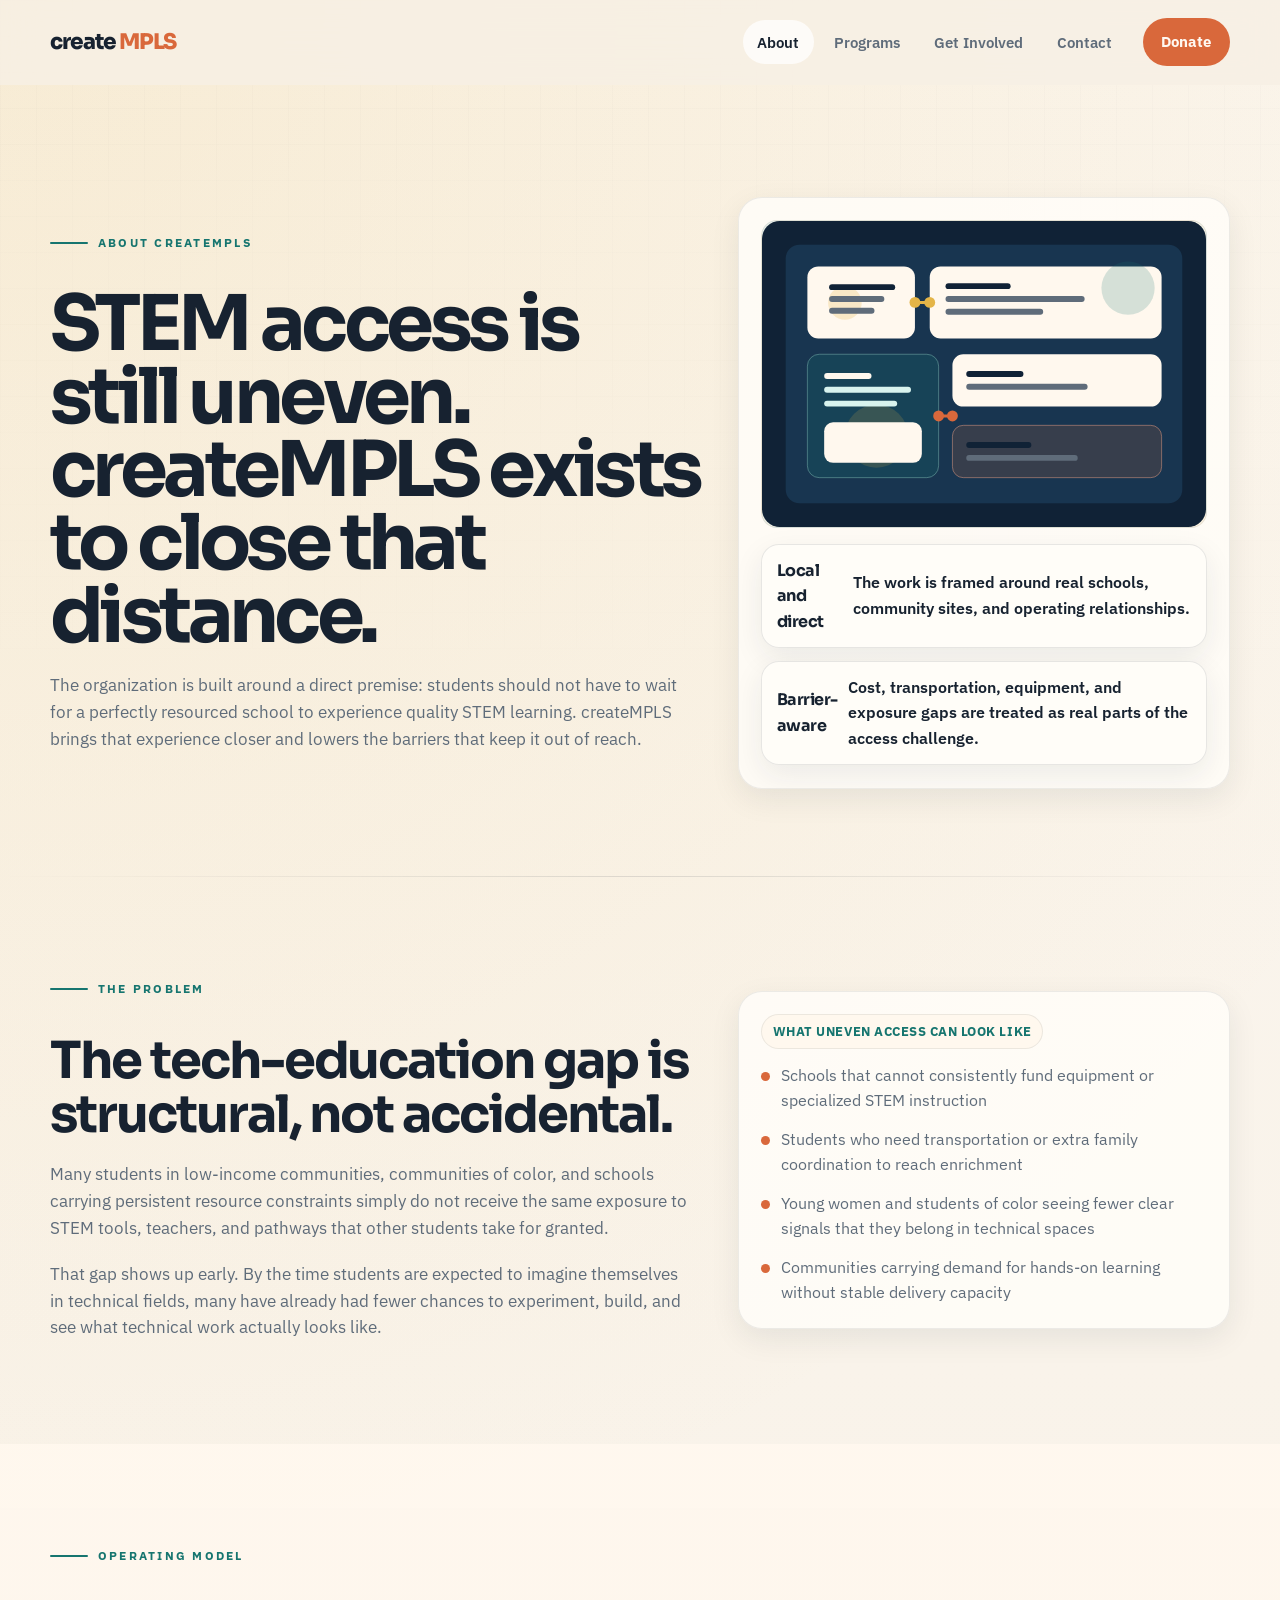
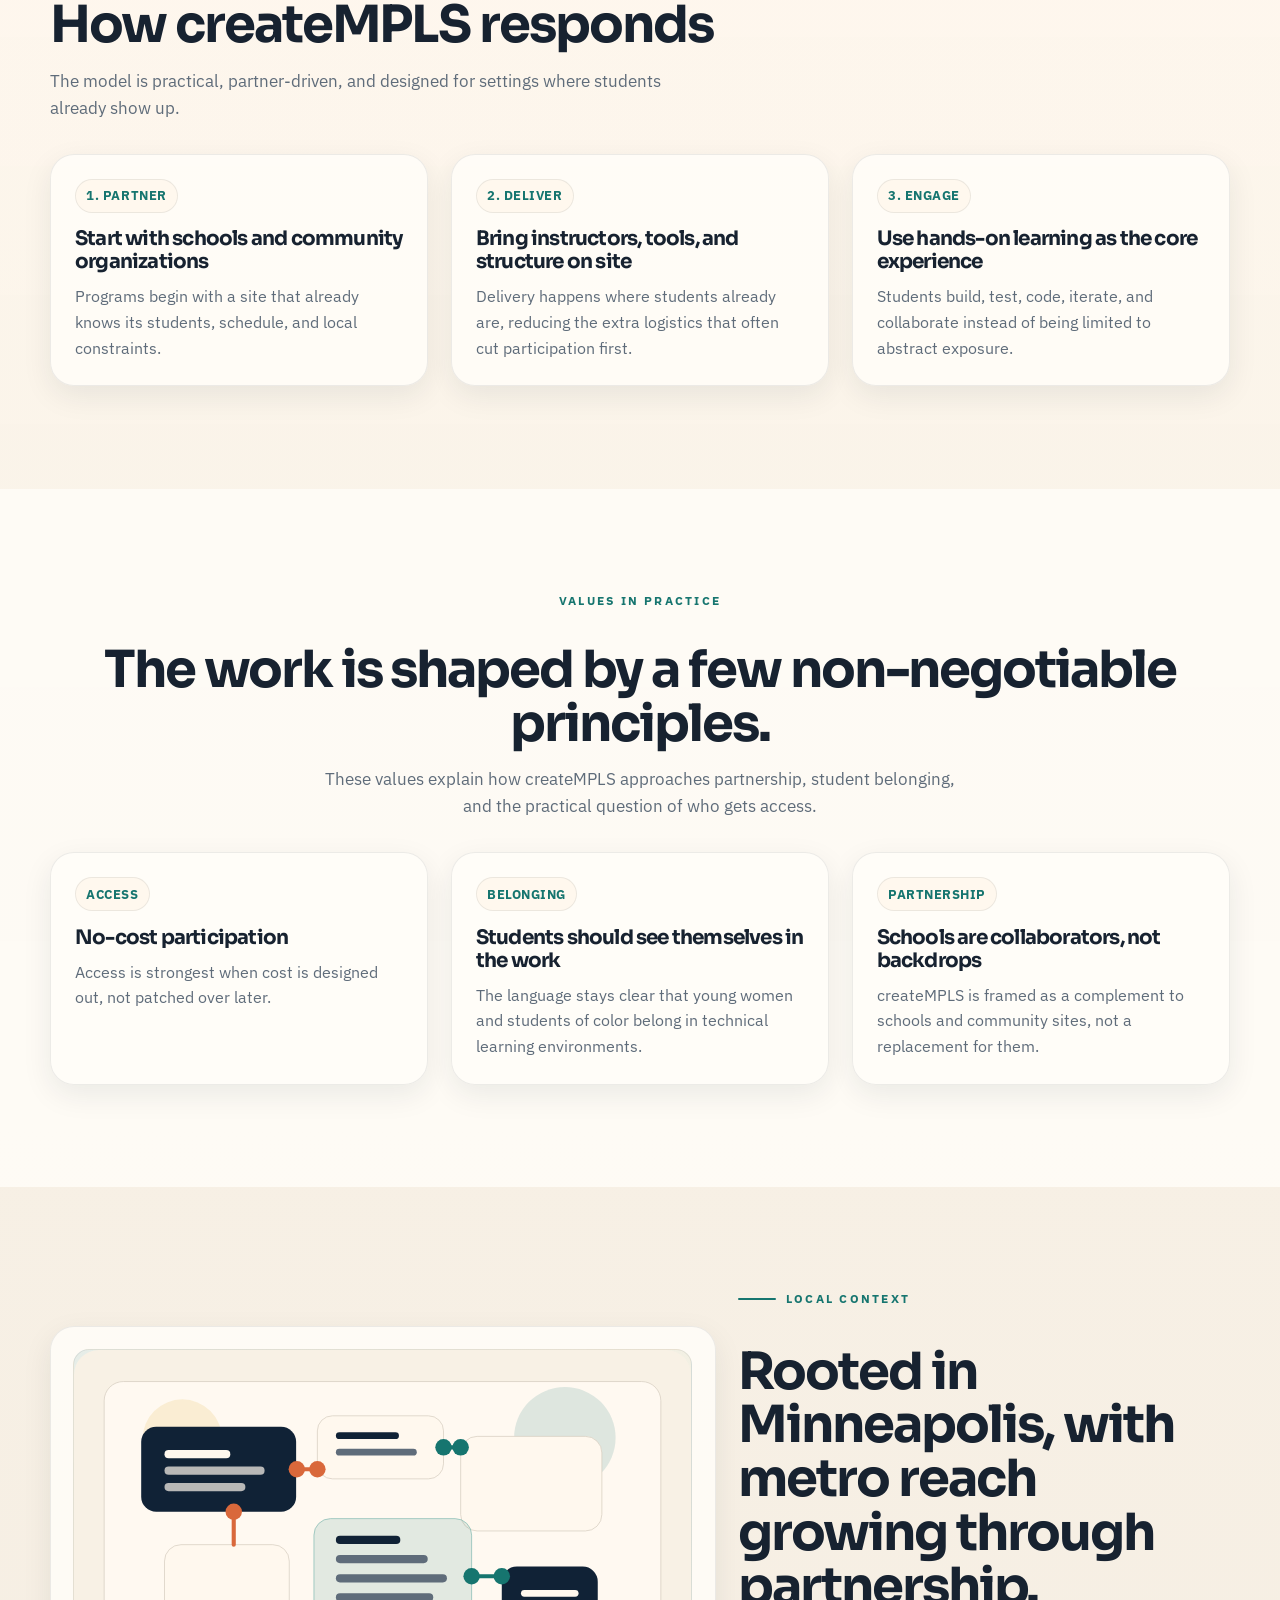
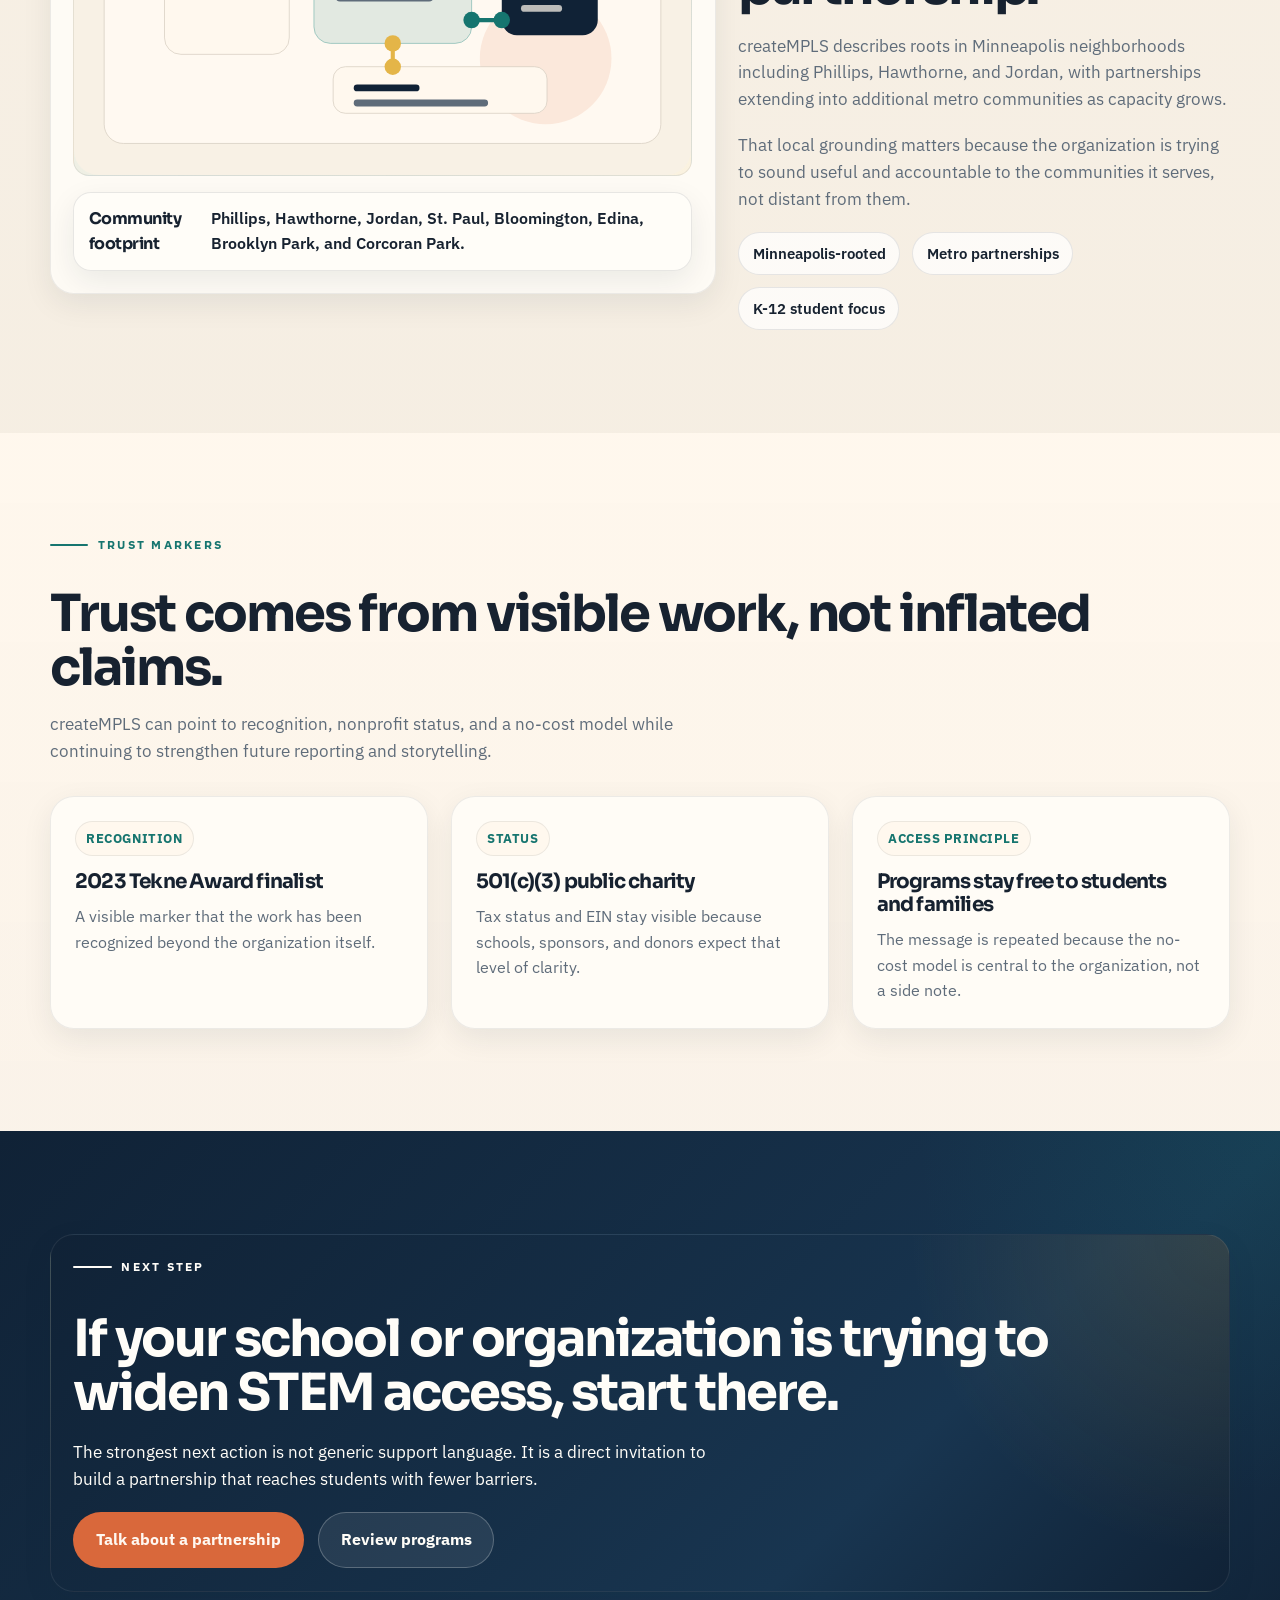
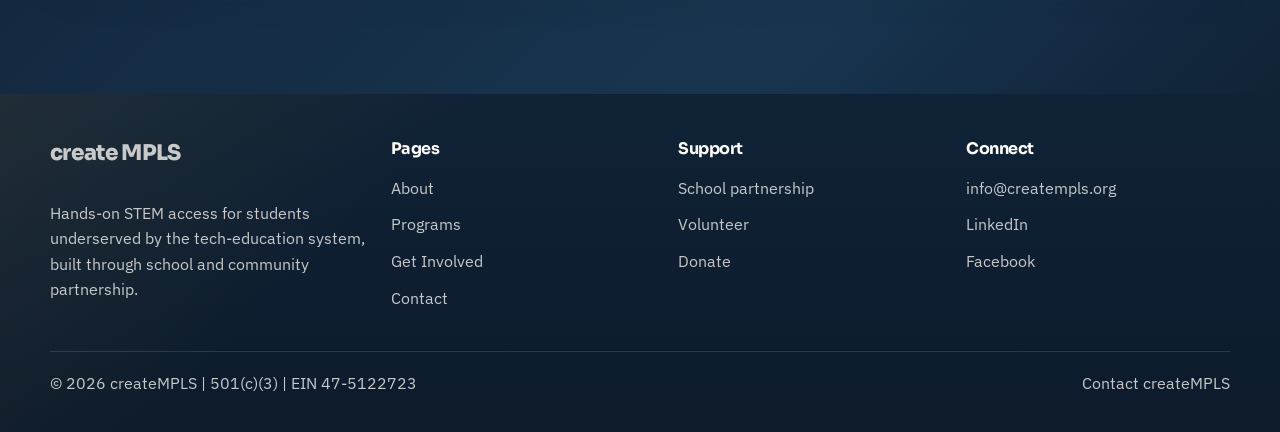
==== about.html @ a3643b81 "Initial commit" ====
<!DOCTYPE html>
<html lang="en">
<head>
  <meta charset="UTF-8">
  <meta name="viewport" content="width=device-width, initial-scale=1.0">
  <title>About createMPLS | Why the Organization Exists</title>
  <meta name="description" content="Learn why createMPLS exists, how it works with schools and community partners, and how it approaches STEM access for students underserved by the tech-education system.">
  <meta property="og:title" content="About createMPLS | Why the Organization Exists">
  <meta property="og:description" content="A direct explanation of the createMPLS mission, operating model, and Minneapolis roots.">
  <meta property="og:type" content="website">
  <meta name="theme-color" content="#102236">
  <link rel="stylesheet" href="assets/css/site.css">
</head>
<body>
  <header class="site-header" data-site-header>
    <div class="container">
      <nav class="site-nav" aria-label="Primary">
        <a class="brand" href="index.html" aria-label="createMPLS home">
          <span class="brand__create">create</span><span class="brand__mpls">MPLS</span>
        </a>
        <button class="site-nav__toggle" type="button" aria-label="Toggle navigation" aria-expanded="false" data-nav-toggle>
          <span></span><span></span><span></span>
        </button>
        <div class="site-nav__menu" data-nav-menu>
          <ul class="site-nav__links">
            <li><a href="about.html">About</a></li>
            <li><a href="programs.html">Programs</a></li>
            <li><a href="get-involved.html">Get Involved</a></li>
            <li><a href="contact.html">Contact</a></li>
          </ul>
          <a class="button button--primary button--small" href="https://givebutter.com/creatempls" target="_blank" rel="noopener">Donate</a>
        </div>
      </nav>
    </div>
  </header>

  <main>
    <section class="hero" data-content-block="about-hero">
      <div class="container">
        <div class="hero-grid">
          <div class="hero-copy">
            <div class="eyebrow">About createMPLS</div>
            <h1>STEM access is still uneven. createMPLS exists to close that distance.</h1>
            <p>The organization is built around a direct premise: students should not have to wait for a perfectly resourced school to experience quality STEM learning. createMPLS brings that experience closer and lowers the barriers that keep it out of reach.</p>
          </div>
          <div class="surface-card reveal">
            <div class="placeholder-figure">
              <img src="assets/img/community-grid.svg" alt="Abstract illustration representing community partners, classrooms, and connected learning spaces.">
            </div>
            <div class="overlay-stack">
              <div class="overlay-note">
                <strong>Local and direct</strong>
                <span>The work is framed around real schools, community sites, and operating relationships.</span>
              </div>
              <div class="overlay-note">
                <strong>Barrier-aware</strong>
                <span>Cost, transportation, equipment, and exposure gaps are treated as real parts of the access challenge.</span>
              </div>
            </div>
          </div>
        </div>
      </div>
    </section>

    <section class="section" data-content-block="about-problem">
      <div class="container">
        <div class="split-grid">
          <div class="stack reveal">
            <div class="eyebrow">The problem</div>
            <h2 class="section-heading">The tech-education gap is structural, not accidental.</h2>
            <p class="section-lead">Many students in low-income communities, communities of color, and schools carrying persistent resource constraints simply do not receive the same exposure to STEM tools, teachers, and pathways that other students take for granted.</p>
            <p class="section-lead">That gap shows up early. By the time students are expected to imagine themselves in technical fields, many have already had fewer chances to experiment, build, and see what technical work actually looks like.</p>
          </div>

          <aside class="surface-card reveal delay-1">
            <span class="card-label">What uneven access can look like</span>
            <ul class="checklist">
              <li>Schools that cannot consistently fund equipment or specialized STEM instruction</li>
              <li>Students who need transportation or extra family coordination to reach enrichment</li>
              <li>Young women and students of color seeing fewer clear signals that they belong in technical spaces</li>
              <li>Communities carrying demand for hands-on learning without stable delivery capacity</li>
            </ul>
          </aside>
        </div>
      </div>
    </section>

    <section class="section section--tint" data-content-block="about-model">
      <div class="container">
        <div class="section-header reveal">
          <div class="eyebrow">Operating model</div>
          <h2 class="section-heading">How createMPLS responds</h2>
          <p class="section-lead">The model is practical, partner-driven, and designed for settings where students already show up.</p>
        </div>

        <div class="feature-grid">
          <article class="feature-card reveal">
            <span class="card-label">1. Partner</span>
            <h3>Start with schools and community organizations</h3>
            <p>Programs begin with a site that already knows its students, schedule, and local constraints.</p>
          </article>
          <article class="feature-card reveal delay-1">
            <span class="card-label">2. Deliver</span>
            <h3>Bring instructors, tools, and structure on site</h3>
            <p>Delivery happens where students already are, reducing the extra logistics that often cut participation first.</p>
          </article>
          <article class="feature-card reveal delay-2">
            <span class="card-label">3. Engage</span>
            <h3>Use hands-on learning as the core experience</h3>
            <p>Students build, test, code, iterate, and collaborate instead of being limited to abstract exposure.</p>
          </article>
        </div>
      </div>
    </section>

    <section class="section section--paper" data-content-block="about-values">
      <div class="container">
        <div class="section-header section-header--center reveal">
          <div class="eyebrow">Values in practice</div>
          <h2 class="section-heading">The work is shaped by a few non-negotiable principles.</h2>
          <p class="section-lead">These values explain how createMPLS approaches partnership, student belonging, and the practical question of who gets access.</p>
        </div>

        <div class="route-grid">
          <article class="route-card reveal">
            <span class="card-label">Access</span>
            <h3>No-cost participation</h3>
            <p>Access is strongest when cost is designed out, not patched over later.</p>
          </article>
          <article class="route-card reveal delay-1">
            <span class="card-label">Belonging</span>
            <h3>Students should see themselves in the work</h3>
            <p>The language stays clear that young women and students of color belong in technical learning environments.</p>
          </article>
          <article class="route-card reveal delay-2">
            <span class="card-label">Partnership</span>
            <h3>Schools are collaborators, not backdrops</h3>
            <p>createMPLS is framed as a complement to schools and community sites, not a replacement for them.</p>
          </article>
        </div>
      </div>
    </section>

    <section class="section" data-content-block="about-local-roots">
      <div class="container">
        <div class="split-grid">
          <div class="surface-card reveal">
            <div class="placeholder-figure">
              <img src="assets/img/hero-network.svg" alt="Abstract illustration representing neighborhood-scale STEM access and partnership pathways.">
            </div>
            <div class="overlay-stack">
              <div class="overlay-note">
                <strong>Community footprint</strong>
                <span>Phillips, Hawthorne, Jordan, St. Paul, Bloomington, Edina, Brooklyn Park, and Corcoran Park.</span>
              </div>
            </div>
          </div>

          <div class="stack reveal delay-1">
            <div class="eyebrow">Local context</div>
            <h2 class="section-heading">Rooted in Minneapolis, with metro reach growing through partnership.</h2>
            <p class="section-lead">createMPLS describes roots in Minneapolis neighborhoods including Phillips, Hawthorne, and Jordan, with partnerships extending into additional metro communities as capacity grows.</p>
            <p class="section-lead">That local grounding matters because the organization is trying to sound useful and accountable to the communities it serves, not distant from them.</p>
            <div class="pill-row">
              <span class="pill">Minneapolis-rooted</span>
              <span class="pill">Metro partnerships</span>
              <span class="pill">K-12 student focus</span>
            </div>
          </div>
        </div>
      </div>
    </section>

    <section class="section section--tint" data-content-block="about-proof">
      <div class="container">
        <div class="section-header reveal">
          <div class="eyebrow">Trust markers</div>
          <h2 class="section-heading">Trust comes from visible work, not inflated claims.</h2>
          <p class="section-lead">createMPLS can point to recognition, nonprofit status, and a no-cost model while continuing to strengthen future reporting and storytelling.</p>
        </div>

        <div class="proof-grid">
          <article class="proof-card reveal">
            <span class="card-label">Recognition</span>
            <h3>2023 Tekne Award finalist</h3>
            <p>A visible marker that the work has been recognized beyond the organization itself.</p>
          </article>
          <article class="proof-card reveal delay-1">
            <span class="card-label">Status</span>
            <h3>501(c)(3) public charity</h3>
            <p>Tax status and EIN stay visible because schools, sponsors, and donors expect that level of clarity.</p>
          </article>
          <article class="proof-card reveal delay-2">
            <span class="card-label">Access principle</span>
            <h3>Programs stay free to students and families</h3>
            <p>The message is repeated because the no-cost model is central to the organization, not a side note.</p>
          </article>
        </div>
      </div>
    </section>

    <section class="section section--ink" data-content-block="about-cta">
      <div class="container">
        <div class="cta-card cta-card--dark reveal">
          <div class="stack">
            <div class="eyebrow">Next step</div>
            <h2 class="section-heading">If your school or organization is trying to widen STEM access, start there.</h2>
            <p class="section-lead">The strongest next action is not generic support language. It is a direct invitation to build a partnership that reaches students with fewer barriers.</p>
            <div class="button-row">
              <a class="button button--primary" href="contact.html?interest=school_partnership#contact-form">Talk about a partnership</a>
              <a class="button button--ghost" href="programs.html">Review programs</a>
            </div>
          </div>
        </div>
      </div>
    </section>
  </main>

  <footer class="site-footer">
    <div class="container">
      <div class="site-footer__grid">
        <div>
          <h3 class="brand"><span class="brand__create">create</span><span class="brand__mpls">MPLS</span></h3>
          <p>Hands-on STEM access for students underserved by the tech-education system, built through school and community partnership.</p>
        </div>
        <div>
          <h4>Pages</h4>
          <ul>
            <li><a href="about.html">About</a></li>
            <li><a href="programs.html">Programs</a></li>
            <li><a href="get-involved.html">Get Involved</a></li>
            <li><a href="contact.html">Contact</a></li>
          </ul>
        </div>
        <div>
          <h4>Support</h4>
          <ul>
            <li><a href="contact.html?interest=school_partnership#contact-form">School partnership</a></li>
            <li><a href="contact.html?interest=volunteering#contact-form">Volunteer</a></li>
            <li><a href="https://givebutter.com/creatempls" target="_blank" rel="noopener">Donate</a></li>
          </ul>
        </div>
        <div>
          <h4>Connect</h4>
          <ul>
            <li><a href="mailto:info@creatempls.org">info@creatempls.org</a></li>
            <li><a href="https://www.linkedin.com/company/creatempls" target="_blank" rel="noopener">LinkedIn</a></li>
            <li><a href="https://www.facebook.com/MPLScreate/" target="_blank" rel="noopener">Facebook</a></li>
          </ul>
        </div>
      </div>
      <div class="site-footer__bottom">
        <span>&copy; 2026 createMPLS | 501(c)(3) | EIN 47-5122723</span>
        <a href="contact.html">Contact createMPLS</a>
      </div>
    </div>
  </footer>

  <script src="assets/js/site.js" defer></script>
</body>
</html>
---- assets/css/site.css ----
@import url('https://fonts.googleapis.com/css2?family=IBM+Plex+Sans:wght@400;500;600;700&family=Sora:wght@400;600;700;800&display=swap');

:root {
  --bg: #f7f0e5;
  --paper: #fffdf8;
  --paper-strong: #fff8ee;
  --sand: #eadfce;
  --line: #d4cabd;
  --ink: #172230;
  --muted: #5f6c7a;
  --navy: #102236;
  --navy-soft: #183550;
  --teal: #16756f;
  --teal-soft: #dff4f0;
  --rust: #d9683b;
  --rust-dark: #b95127;
  --gold: #e4b548;
  --gold-soft: #fbf0c9;
  --shadow-sm: 0 10px 30px rgba(16, 34, 54, 0.08);
  --shadow-lg: 0 24px 60px rgba(16, 34, 54, 0.12);
  --radius-sm: 14px;
  --radius-md: 24px;
  --radius-lg: 36px;
  --container: 1180px;
  --nav-height: 84px;
}

*,
*::before,
*::after {
  box-sizing: border-box;
}

html {
  scroll-behavior: smooth;
}

body {
  margin: 0;
  min-width: 320px;
  font-family: 'IBM Plex Sans', sans-serif;
  line-height: 1.6;
  color: var(--ink);
  background:
    radial-gradient(circle at top left, rgba(228, 181, 72, 0.16), transparent 30%),
    linear-gradient(180deg, #fbf6ef 0%, var(--bg) 52%, #f3ebdf 100%);
}

body::before {
  content: '';
  position: fixed;
  inset: 0;
  pointer-events: none;
  background-image:
    linear-gradient(rgba(23, 34, 48, 0.03) 1px, transparent 1px),
    linear-gradient(90deg, rgba(23, 34, 48, 0.03) 1px, transparent 1px);
  background-size: 36px 36px;
  mask-image: linear-gradient(180deg, rgba(0, 0, 0, 0.4), transparent 85%);
  z-index: -1;
}

img {
  display: block;
  max-width: 100%;
}

a {
  color: inherit;
  text-decoration: none;
}

button,
input,
select,
textarea {
  font: inherit;
}

button {
  color: inherit;
}

.container {
  width: min(var(--container), calc(100% - 2rem));
  margin: 0 auto;
}

.section {
  padding: clamp(4.5rem, 8vw, 7rem) 0;
}

.section--tight {
  padding: clamp(3.5rem, 6vw, 5rem) 0;
}

.section--paper {
  background: rgba(255, 253, 248, 0.82);
}

.section--tint {
  background: linear-gradient(180deg, rgba(255, 248, 238, 0.92), rgba(250, 243, 233, 0.94));
}

.section--ink {
  background:
    radial-gradient(circle at top right, rgba(22, 117, 111, 0.18), transparent 26%),
    linear-gradient(135deg, #102236, #183550 70%, #102236);
  color: var(--paper);
}

.section--ink .section-heading,
.section--ink h2,
.section--ink h3,
.section--ink p,
.section--ink li,
.section--ink .eyebrow,
.section--ink .section-lead {
  color: inherit;
}

.eyebrow {
  display: inline-flex;
  align-items: center;
  gap: 0.6rem;
  margin-bottom: 1rem;
  font-size: 0.78rem;
  font-weight: 700;
  letter-spacing: 0.18em;
  text-transform: uppercase;
  color: var(--teal);
}

.eyebrow::before {
  content: '';
  width: 2.4rem;
  height: 2px;
  border-radius: 999px;
  background: currentColor;
}

.section-heading {
  margin: 0;
  font-family: 'Sora', sans-serif;
  font-size: clamp(2rem, 4vw, 3.5rem);
  line-height: 1.05;
  letter-spacing: -0.04em;
}

.section-lead,
.hero-copy p,
.page-hero__copy p {
  margin: 0;
  max-width: 64ch;
  font-size: 1.05rem;
  color: var(--muted);
}

.stack {
  display: grid;
  gap: 1.2rem;
}

.button-row {
  display: flex;
  flex-wrap: wrap;
  gap: 0.9rem;
}

.button-row--spaced {
  margin-top: 1rem;
}

.button-row--spaced-lg {
  margin-top: 1.4rem;
}

.button {
  position: relative;
  isolation: isolate;
  display: inline-flex;
  align-items: center;
  justify-content: center;
  min-height: 3.3rem;
  padding: 0.9rem 1.35rem;
  border: 1px solid transparent;
  border-radius: 999px;
  font-weight: 700;
  transition:
    transform 0.2s ease,
    box-shadow 0.2s ease,
    background-color 0.2s ease,
    border-color 0.2s ease,
    filter 0.2s ease;
}

.button:hover,
.button:focus-visible {
  transform: translateY(-2px);
  box-shadow: var(--shadow-sm);
}

.button::before {
  content: '';
  position: absolute;
  inset: 0;
  border-radius: inherit;
  background: linear-gradient(120deg, transparent 15%, rgba(255, 255, 255, 0.26), transparent 85%);
  opacity: 0;
  transform: translateX(-120%);
  transition: opacity 0.24s ease;
  pointer-events: none;
  z-index: -1;
}

.button:hover::before,
.button:focus-visible::before {
  opacity: 1;
  transform: translateX(120%);
  transition:
    transform 0.7s ease,
    opacity 0.24s ease;
}

.button-ripple {
  position: absolute;
  width: 12px;
  height: 12px;
  border-radius: 999px;
  background: rgba(255, 255, 255, 0.42);
  transform: translate(-50%, -50%) scale(0);
  pointer-events: none;
  z-index: 0;
  animation: button-ripple 0.75s ease-out forwards;
}

.button--primary {
  background: var(--rust);
  color: #fff8f1;
}

.button--primary:hover,
.button--primary:focus-visible {
  background: var(--rust-dark);
}

.button--secondary {
  border-color: rgba(23, 34, 48, 0.14);
  background: rgba(255, 255, 255, 0.72);
  color: var(--ink);
}

.button--secondary:hover,
.button--secondary:focus-visible {
  border-color: rgba(23, 34, 48, 0.28);
}

.button--ghost {
  border-color: rgba(255, 253, 248, 0.24);
  background: rgba(255, 255, 255, 0.08);
  color: var(--paper);
}

.button--ghost:hover,
.button--ghost:focus-visible {
  border-color: rgba(255, 253, 248, 0.42);
}

.button--small {
  min-height: 2.8rem;
  padding: 0.72rem 1.1rem;
  font-size: 0.92rem;
}

.site-header {
  position: sticky;
  top: 0;
  z-index: 100;
  backdrop-filter: blur(18px);
  background: rgba(247, 240, 229, 0.82);
  border-bottom: 1px solid transparent;
  transition: border-color 0.2s ease, box-shadow 0.2s ease, background-color 0.2s ease;
}

.site-header--scrolled {
  background: rgba(255, 253, 248, 0.9);
  border-bottom-color: rgba(23, 34, 48, 0.08);
  box-shadow: 0 10px 30px rgba(16, 34, 54, 0.08);
}

.site-nav {
  display: flex;
  align-items: center;
  justify-content: space-between;
  gap: 1.25rem;
  min-height: var(--nav-height);
}

.brand {
  display: inline-flex;
  align-items: baseline;
  gap: 0.2rem;
  font-family: 'Sora', sans-serif;
  font-size: 1.35rem;
  font-weight: 800;
  letter-spacing: -0.05em;
}

.brand__create {
  color: var(--ink);
}

.brand__mpls {
  color: var(--rust);
}

.site-nav__menu {
  display: flex;
  align-items: center;
  gap: 1rem;
}

.site-nav__links {
  display: flex;
  align-items: center;
  gap: 0.35rem;
  list-style: none;
  padding: 0;
  margin: 0;
}

.site-nav__links a {
  display: inline-flex;
  align-items: center;
  min-height: 2.8rem;
  padding: 0.6rem 0.9rem;
  border-radius: 999px;
  font-size: 0.96rem;
  font-weight: 600;
  color: var(--muted);
}

.site-nav__links a:hover,
.site-nav__links a:focus-visible,
.site-nav__links a.is-active {
  color: var(--ink);
  background: rgba(255, 255, 255, 0.72);
}

.site-nav__toggle {
  display: none;
  width: 3rem;
  height: 3rem;
  padding: 0;
  border: 1px solid rgba(23, 34, 48, 0.12);
  border-radius: 999px;
  background: rgba(255, 255, 255, 0.7);
}

.site-nav__toggle span {
  display: block;
  width: 1.25rem;
  height: 2px;
  margin: 0.26rem auto;
  background: var(--ink);
  transition: transform 0.2s ease, opacity 0.2s ease;
}

.site-nav__toggle[aria-expanded='true'] span:nth-child(1) {
  transform: translateY(8px) rotate(45deg);
}

.site-nav__toggle[aria-expanded='true'] span:nth-child(2) {
  opacity: 0;
}

.site-nav__toggle[aria-expanded='true'] span:nth-child(3) {
  transform: translateY(-8px) rotate(-45deg);
}

.hero {
  position: relative;
  padding: clamp(5rem, 9vw, 7rem) 0 clamp(4rem, 7vw, 5.5rem);
}

.hero--home {
  padding-top: clamp(5.5rem, 10vw, 8rem);
}

.hero::after {
  content: '';
  position: absolute;
  inset: auto 0 0;
  height: 1px;
  background: linear-gradient(90deg, transparent, rgba(23, 34, 48, 0.12), transparent);
}

.hero-grid,
.split-grid,
.contact-grid,
.detail-grid,
.feature-grid,
.route-grid,
.proof-grid,
.timeline-grid,
.metric-grid,
.program-grid {
  display: grid;
  gap: 1.4rem;
}

.hero-grid,
.split-grid,
.contact-grid {
  grid-template-columns: minmax(0, 1.15fr) minmax(300px, 0.85fr);
  align-items: center;
}

.hero-copy,
.page-hero__copy {
  display: grid;
  gap: 1.2rem;
}

.hero-copy h1,
.page-hero__copy h1 {
  margin: 0;
  font-family: 'Sora', sans-serif;
  font-size: clamp(2.7rem, 6vw, 5.2rem);
  line-height: 0.95;
  letter-spacing: -0.06em;
}

.hero-copy h1 .accent,
.page-hero__copy h1 .accent {
  color: var(--rust);
}

.pill-row,
.metric-row,
.tag-list {
  display: flex;
  flex-wrap: wrap;
  gap: 0.75rem;
}

.pill,
.tag {
  display: inline-flex;
  align-items: center;
  gap: 0.45rem;
  min-height: 2.3rem;
  padding: 0.55rem 0.85rem;
  border: 1px solid rgba(23, 34, 48, 0.1);
  border-radius: 999px;
  background: rgba(255, 255, 255, 0.72);
  font-size: 0.92rem;
  font-weight: 600;
  color: var(--ink);
}

.metric-row {
  margin-top: 0.5rem;
}

.metric {
  min-width: 8.5rem;
  padding: 1rem 1.05rem;
  border-radius: var(--radius-sm);
  background: rgba(255, 255, 255, 0.72);
  border: 1px solid rgba(23, 34, 48, 0.08);
  box-shadow: var(--shadow-sm);
}

.metric.is-counted {
  animation: metric-pop 0.48s ease;
}

.metric strong {
  display: block;
  font-family: 'Sora', sans-serif;
  font-size: 1.4rem;
  line-height: 1;
  letter-spacing: -0.04em;
}

.metric span {
  display: block;
  margin-top: 0.45rem;
  font-size: 0.9rem;
  color: var(--muted);
}

.hero-visual,
.surface-card,
.route-card,
.feature-card,
.detail-card,
.proof-card,
.timeline-card,
.contact-card,
.quote-card,
.cta-card,
.program-card {
  position: relative;
  overflow: hidden;
  border-radius: var(--radius-md);
  border: 1px solid rgba(23, 34, 48, 0.08);
  background: rgba(255, 253, 248, 0.86);
  box-shadow: var(--shadow-sm);
}

.hero-visual,
.surface-card,
.route-card,
.feature-card,
.detail-card,
.proof-card,
.timeline-card,
.contact-card,
.quote-card,
.cta-card,
.program-card,
.metric,
.overlay-note {
  transition:
    box-shadow 0.24s ease,
    border-color 0.24s ease,
    background-color 0.24s ease;
}

.magic-surface {
  --magic-x: 50%;
  --magic-y: 50%;
  --magic-opacity: 0;
  --art-shift-x: 0px;
  --art-shift-y: 0px;
}

.magic-surface::after {
  content: '';
  position: absolute;
  inset: -1px;
  border-radius: inherit;
  pointer-events: none;
  background:
    radial-gradient(circle at var(--magic-x) var(--magic-y), rgba(228, 181, 72, 0.18), transparent 28%),
    radial-gradient(circle at calc(var(--magic-x) + 12%) calc(var(--magic-y) - 10%), rgba(22, 117, 111, 0.14), transparent 26%);
  opacity: var(--magic-opacity);
  transition: opacity 0.24s ease;
}

.magic-surface:hover {
  border-color: rgba(23, 34, 48, 0.15);
  box-shadow: 0 18px 42px rgba(16, 34, 54, 0.12);
}

.surface-card--dark.magic-surface:hover,
.hero-visual--dark.magic-surface:hover,
.cta-card--dark.magic-surface:hover {
  border-color: rgba(255, 253, 248, 0.16);
  box-shadow: 0 20px 48px rgba(6, 14, 24, 0.3);
}

.hero-visual,
.surface-card,
.contact-card,
.cta-card {
  padding: 1.4rem;
}

.surface-card--dark,
.hero-visual--dark,
.cta-card--dark {
  background:
    radial-gradient(circle at top right, rgba(228, 181, 72, 0.14), transparent 26%),
    linear-gradient(135deg, #102236, #183550 70%, #102236);
  color: var(--paper);
  border-color: rgba(255, 253, 248, 0.08);
}

.surface-card--dark p,
.surface-card--dark li,
.surface-card--dark h3,
.hero-visual--dark h3,
.hero-visual--dark p,
.cta-card--dark p,
.cta-card--dark h2 {
  color: inherit;
}

.placeholder-figure {
  border-radius: calc(var(--radius-md) - 8px);
  overflow: hidden;
  background: linear-gradient(135deg, rgba(22, 117, 111, 0.1), rgba(228, 181, 72, 0.12));
  border: 1px solid rgba(23, 34, 48, 0.08);
}

.placeholder-figure img {
  width: 100%;
  height: auto;
  transition: transform 0.4s ease, filter 0.4s ease;
  transform: translate3d(var(--art-shift-x), var(--art-shift-y), 0) scale(1);
}

.magic-surface:hover .placeholder-figure img {
  transform: translate3d(var(--art-shift-x), var(--art-shift-y), 0) scale(1.02);
  filter: saturate(1.03);
}

.overlay-note {
  display: inline-flex;
  align-items: center;
  gap: 0.65rem;
  padding: 0.8rem 0.9rem;
  border-radius: 18px;
  background: rgba(255, 253, 248, 0.94);
  border: 1px solid rgba(23, 34, 48, 0.1);
  box-shadow: var(--shadow-sm);
  font-weight: 600;
}

.overlay-note:hover {
  border-color: rgba(23, 34, 48, 0.16);
}

.overlay-note strong {
  font-family: 'Sora', sans-serif;
  font-size: 1rem;
  letter-spacing: -0.03em;
}

.overlay-stack {
  display: grid;
  gap: 0.8rem;
  margin-top: 1rem;
}

.section-header {
  display: grid;
  gap: 1rem;
  margin-bottom: 2rem;
}

.section-header--center {
  text-align: center;
  justify-items: center;
}

.section-header--center .eyebrow::before {
  display: none;
}

.route-grid,
.feature-grid,
.detail-grid,
.proof-grid,
.timeline-grid,
.program-grid {
  grid-template-columns: repeat(3, minmax(0, 1fr));
}

.feature-grid--two,
.program-grid--two,
.contact-grid--wide {
  grid-template-columns: repeat(2, minmax(0, 1fr));
}

.feature-card,
.route-card,
.detail-card,
.proof-card,
.timeline-card,
.program-card {
  padding: 1.5rem;
}

.route-card h3,
.feature-card h3,
.detail-card h3,
.proof-card h3,
.timeline-card h3,
.program-card h3,
.surface-card h3,
.contact-card h3,
.quote-card h3 {
  margin: 0 0 0.7rem;
  font-family: 'Sora', sans-serif;
  font-size: 1.25rem;
  line-height: 1.15;
  letter-spacing: -0.04em;
}

.route-card p,
.feature-card p,
.detail-card p,
.proof-card p,
.timeline-card p,
.program-card p,
.surface-card p,
.contact-card p,
.quote-card p {
  margin: 0;
  color: var(--muted);
}

.card-label {
  display: inline-flex;
  margin-bottom: 0.9rem;
  padding: 0.35rem 0.65rem;
  border-radius: 999px;
  background: var(--paper-strong);
  border: 1px solid rgba(23, 34, 48, 0.08);
  font-size: 0.82rem;
  font-weight: 700;
  letter-spacing: 0.04em;
  text-transform: uppercase;
  color: var(--teal);
}

.checklist,
.plain-list {
  display: grid;
  gap: 0.8rem;
  margin: 0;
  padding: 0;
  list-style: none;
}

.checklist li,
.plain-list li {
  position: relative;
  padding-left: 1.25rem;
  color: var(--muted);
}

.checklist li::before,
.plain-list li::before {
  content: '';
  position: absolute;
  left: 0;
  top: 0.6rem;
  width: 0.55rem;
  height: 0.55rem;
  border-radius: 999px;
  background: var(--rust);
}

.plain-list li::before {
  background: var(--teal);
}

.quote-card {
  padding: 1.6rem;
  background: linear-gradient(135deg, rgba(22, 117, 111, 0.08), rgba(228, 181, 72, 0.16));
}

.quote-card blockquote {
  margin: 0;
  font-family: 'Sora', sans-serif;
  font-size: 1.3rem;
  line-height: 1.35;
  letter-spacing: -0.03em;
}

.quote-card cite {
  display: block;
  margin-top: 1rem;
  color: var(--muted);
  font-style: normal;
}

.spotlight {
  display: grid;
  gap: 1rem;
  padding: 1.25rem;
  border-radius: var(--radius-sm);
  background: rgba(255, 255, 255, 0.06);
  border: 1px solid rgba(255, 253, 248, 0.12);
}

.spotlight__meta {
  display: flex;
  flex-wrap: wrap;
  gap: 0.6rem;
}

.spotlight__meta span {
  display: inline-flex;
  padding: 0.4rem 0.7rem;
  border-radius: 999px;
  background: rgba(255, 255, 255, 0.1);
  font-size: 0.86rem;
  font-weight: 600;
}

.pill,
.tag,
.spotlight__meta span {
  transition:
    transform 0.24s ease,
    border-color 0.24s ease,
    background-color 0.24s ease;
}

.pill:hover,
.tag:hover,
.spotlight__meta span:hover {
  transform: translateY(-2px);
  border-color: rgba(23, 34, 48, 0.18);
}

.contact-card__detail {
  display: grid;
  gap: 1rem;
  margin-top: 1.1rem;
}

.contact-card__detail div {
  display: grid;
  gap: 0.25rem;
}

.contact-card__detail strong {
  font-size: 0.9rem;
  text-transform: uppercase;
  letter-spacing: 0.08em;
  color: var(--teal);
}

.form-wrap {
  padding: 1.6rem;
  border-radius: var(--radius-md);
  background: rgba(255, 253, 248, 0.92);
  border: 1px solid rgba(23, 34, 48, 0.08);
  box-shadow: var(--shadow-lg);
}

.form-wrap h2,
.form-wrap h3 {
  margin: 0 0 0.45rem;
  font-family: 'Sora', sans-serif;
  font-size: 1.5rem;
  letter-spacing: -0.04em;
}

.form-wrap > p {
  margin: 0 0 1.5rem;
  color: var(--muted);
}

.form-row {
  display: grid;
  grid-template-columns: repeat(2, minmax(0, 1fr));
  gap: 1rem;
}

.form-group {
  display: grid;
  gap: 0.45rem;
  margin-bottom: 1rem;
}

.form-group label {
  font-weight: 600;
}

.form-group input,
.form-group select,
.form-group textarea {
  width: 100%;
  padding: 0.95rem 1rem;
  border: 1px solid rgba(23, 34, 48, 0.12);
  border-radius: 18px;
  background: rgba(255, 255, 255, 0.92);
  color: var(--ink);
}

.form-group textarea {
  min-height: 10rem;
  resize: vertical;
}

.form-group input:focus,
.form-group select:focus,
.form-group textarea:focus {
  outline: 2px solid rgba(22, 117, 111, 0.2);
  border-color: var(--teal);
}

.form-note,
.status-note,
.mini-note {
  padding: 0.95rem 1rem;
  border-radius: 18px;
  background: rgba(22, 117, 111, 0.08);
  color: var(--ink);
  border: 1px solid rgba(22, 117, 111, 0.16);
}

.captcha-row {
  display: flex;
  align-items: center;
  flex-wrap: wrap;
  gap: 0.75rem;
  margin-bottom: 1rem;
  padding: 0.95rem 1rem;
  border-radius: 18px;
  background: rgba(228, 181, 72, 0.12);
  border: 1px solid rgba(228, 181, 72, 0.32);
}

.captcha-row input {
  width: 5rem;
  margin-left: auto;
  padding: 0.75rem 0.9rem;
  border-radius: 12px;
  border: 1px solid rgba(23, 34, 48, 0.12);
}

.form-status {
  min-height: 1.4rem;
  margin-top: 0.8rem;
  font-size: 0.92rem;
}

.form-status.is-error {
  color: #9b2f17;
}

.hp-field {
  position: absolute;
  left: -100vw;
  width: 1px;
  height: 1px;
  overflow: hidden;
}

.success-panel {
  display: none;
}

.success-panel.is-visible {
  display: grid;
  gap: 0.8rem;
}

@keyframes button-ripple {
  0% {
    transform: translate(-50%, -50%) scale(0);
    opacity: 0.65;
  }

  100% {
    transform: translate(-50%, -50%) scale(18);
    opacity: 0;
  }
}

@keyframes metric-pop {
  0% {
    transform: scale(1);
  }

  45% {
    transform: scale(1.045);
  }

  100% {
    transform: scale(1);
  }
}

@keyframes gentle-bob {
  0%,
  100% {
    transform: translateY(0);
  }

  50% {
    transform: translateY(-5px);
  }
}

.site-footer {
  padding: 2.6rem 0 2.2rem;
  color: var(--paper);
  background:
    linear-gradient(135deg, rgba(228, 181, 72, 0.08), transparent 30%),
    linear-gradient(180deg, #102236, #0d1b2b);
}

.site-footer__grid {
  display: grid;
  grid-template-columns: 1.2fr repeat(3, minmax(0, 1fr));
  gap: 1.5rem;
}

.site-footer h3,
.site-footer h4 {
  margin: 0 0 0.9rem;
  font-family: 'Sora', sans-serif;
  letter-spacing: -0.03em;
}

.site-footer p,
.site-footer li,
.site-footer a,
.site-footer span {
  color: rgba(255, 253, 248, 0.76);
}

.site-footer ul {
  list-style: none;
  padding: 0;
  margin: 0;
  display: grid;
  gap: 0.7rem;
}

.site-footer a:hover,
.site-footer a:focus-visible {
  color: #fffefb;
}

.site-footer__bottom {
  display: flex;
  flex-wrap: wrap;
  justify-content: space-between;
  gap: 0.8rem;
  margin-top: 2rem;
  padding-top: 1.2rem;
  border-top: 1px solid rgba(255, 253, 248, 0.12);
}

.reveal {
  opacity: 0;
  transform: translateY(18px);
  transition: opacity 0.6s ease, transform 0.6s ease;
}

.reveal.is-visible {
  opacity: 1;
  transform: translateY(0);
}

.delay-1 {
  transition-delay: 0.08s;
}

.delay-2 {
  transition-delay: 0.16s;
}

.delay-3 {
  transition-delay: 0.24s;
}

@media (prefers-reduced-motion: no-preference) {
  .hero-visual .overlay-note:nth-child(1) {
    animation: gentle-bob 5.4s ease-in-out infinite;
  }

  .hero-visual .overlay-note:nth-child(2) {
    animation: gentle-bob 6.2s ease-in-out infinite 0.8s;
  }

  .hero-visual .overlay-note:nth-child(3) {
    animation: gentle-bob 5.8s ease-in-out infinite 1.4s;
  }

  .metric-row .metric:nth-child(2) {
    animation: gentle-bob 6.8s ease-in-out infinite 0.6s;
  }
}

@media (prefers-reduced-motion: reduce) {
  html {
    scroll-behavior: auto;
  }

  *,
  *::before,
  *::after {
    animation-duration: 0.01ms !important;
    animation-iteration-count: 1 !important;
    transition-duration: 0.01ms !important;
    scroll-behavior: auto !important;
  }
}

@media (max-width: 980px) {
  .hero-grid,
  .split-grid,
  .contact-grid,
  .feature-grid--two,
  .program-grid--two,
  .contact-grid--wide,
  .site-footer__grid {
    grid-template-columns: 1fr;
  }

  .route-grid,
  .feature-grid,
  .detail-grid,
  .proof-grid,
  .timeline-grid,
  .program-grid,
  .metric-grid {
    grid-template-columns: repeat(2, minmax(0, 1fr));
  }

  .site-nav__toggle {
    display: inline-block;
  }

  .site-nav__menu {
    position: absolute;
    top: calc(100% + 0.5rem);
    left: 1rem;
    right: 1rem;
    display: none;
    padding: 1rem;
    border-radius: 24px;
    background: rgba(255, 253, 248, 0.96);
    border: 1px solid rgba(23, 34, 48, 0.08);
    box-shadow: var(--shadow-lg);
  }

  .site-nav__menu.is-open {
    display: grid;
    gap: 1rem;
  }

  .site-nav__links {
    display: grid;
    gap: 0.4rem;
  }

  .site-nav__links a {
    justify-content: center;
  }
}

@media (max-width: 720px) {
  :root {
    --nav-height: 74px;
  }

  .container {
    width: min(var(--container), calc(100% - 1.2rem));
  }

  .hero-copy h1,
  .page-hero__copy h1 {
    font-size: clamp(2.35rem, 10vw, 3.4rem);
  }

  .route-grid,
  .feature-grid,
  .detail-grid,
  .proof-grid,
  .timeline-grid,
  .program-grid,
  .metric-grid,
  .form-row {
    grid-template-columns: 1fr;
  }

  .button-row,
  .pill-row,
  .metric-row {
    flex-direction: column;
    align-items: stretch;
  }

  .metric {
    min-width: 0;
  }

  .site-footer__bottom {
    flex-direction: column;
  }

  .captcha-row input {
    margin-left: 0;
  }
}
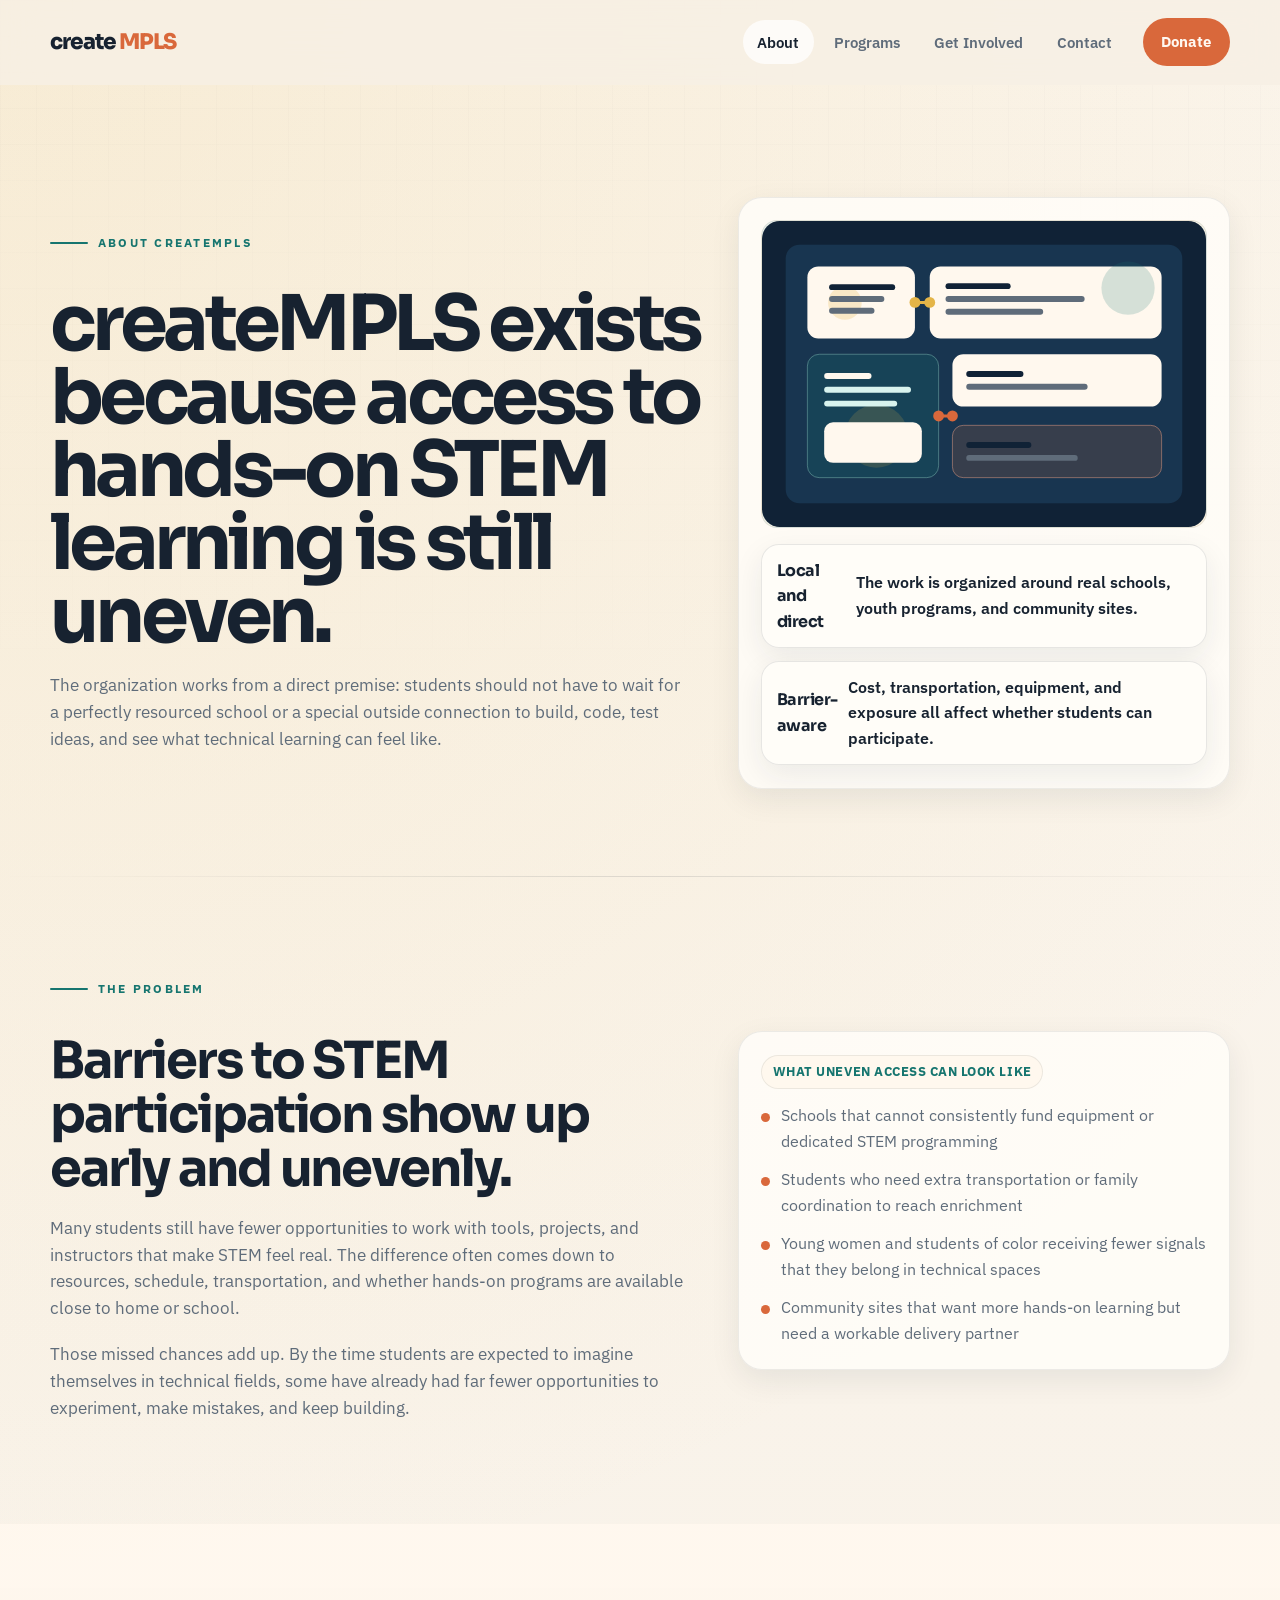
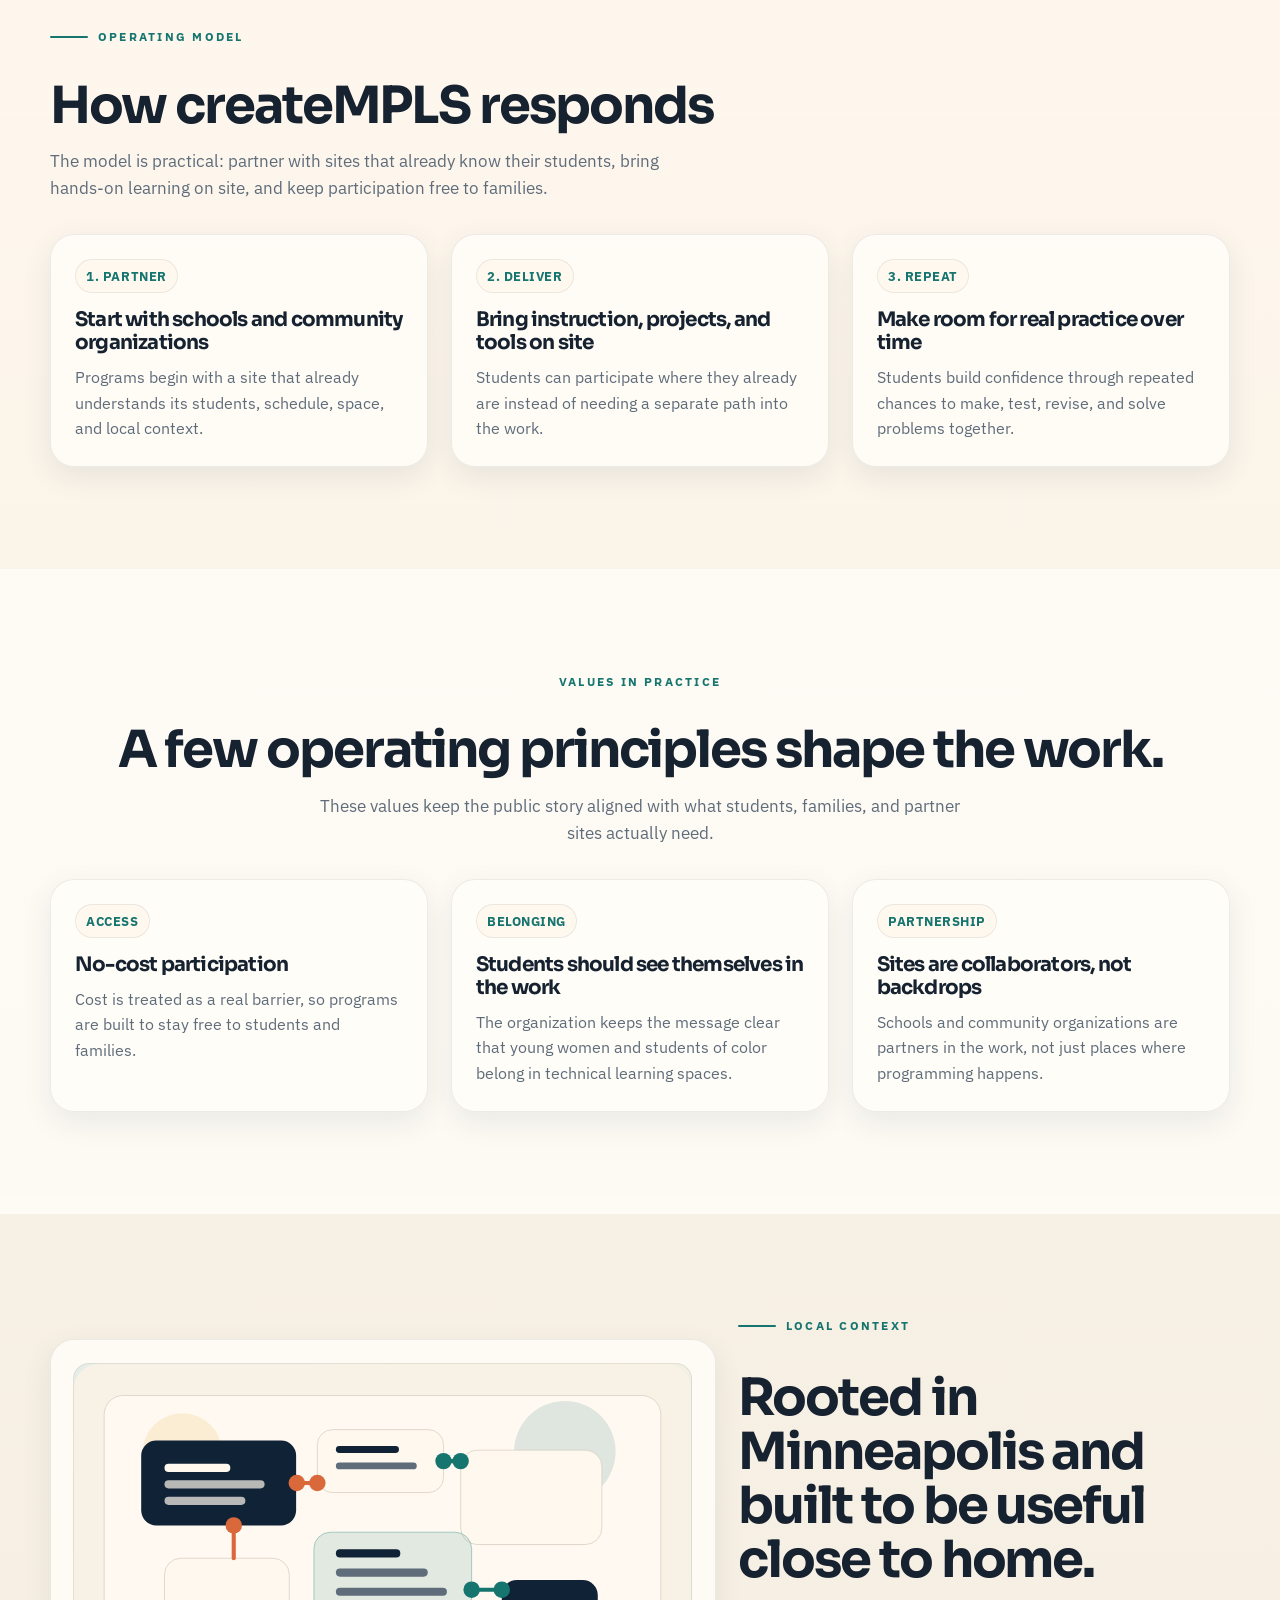
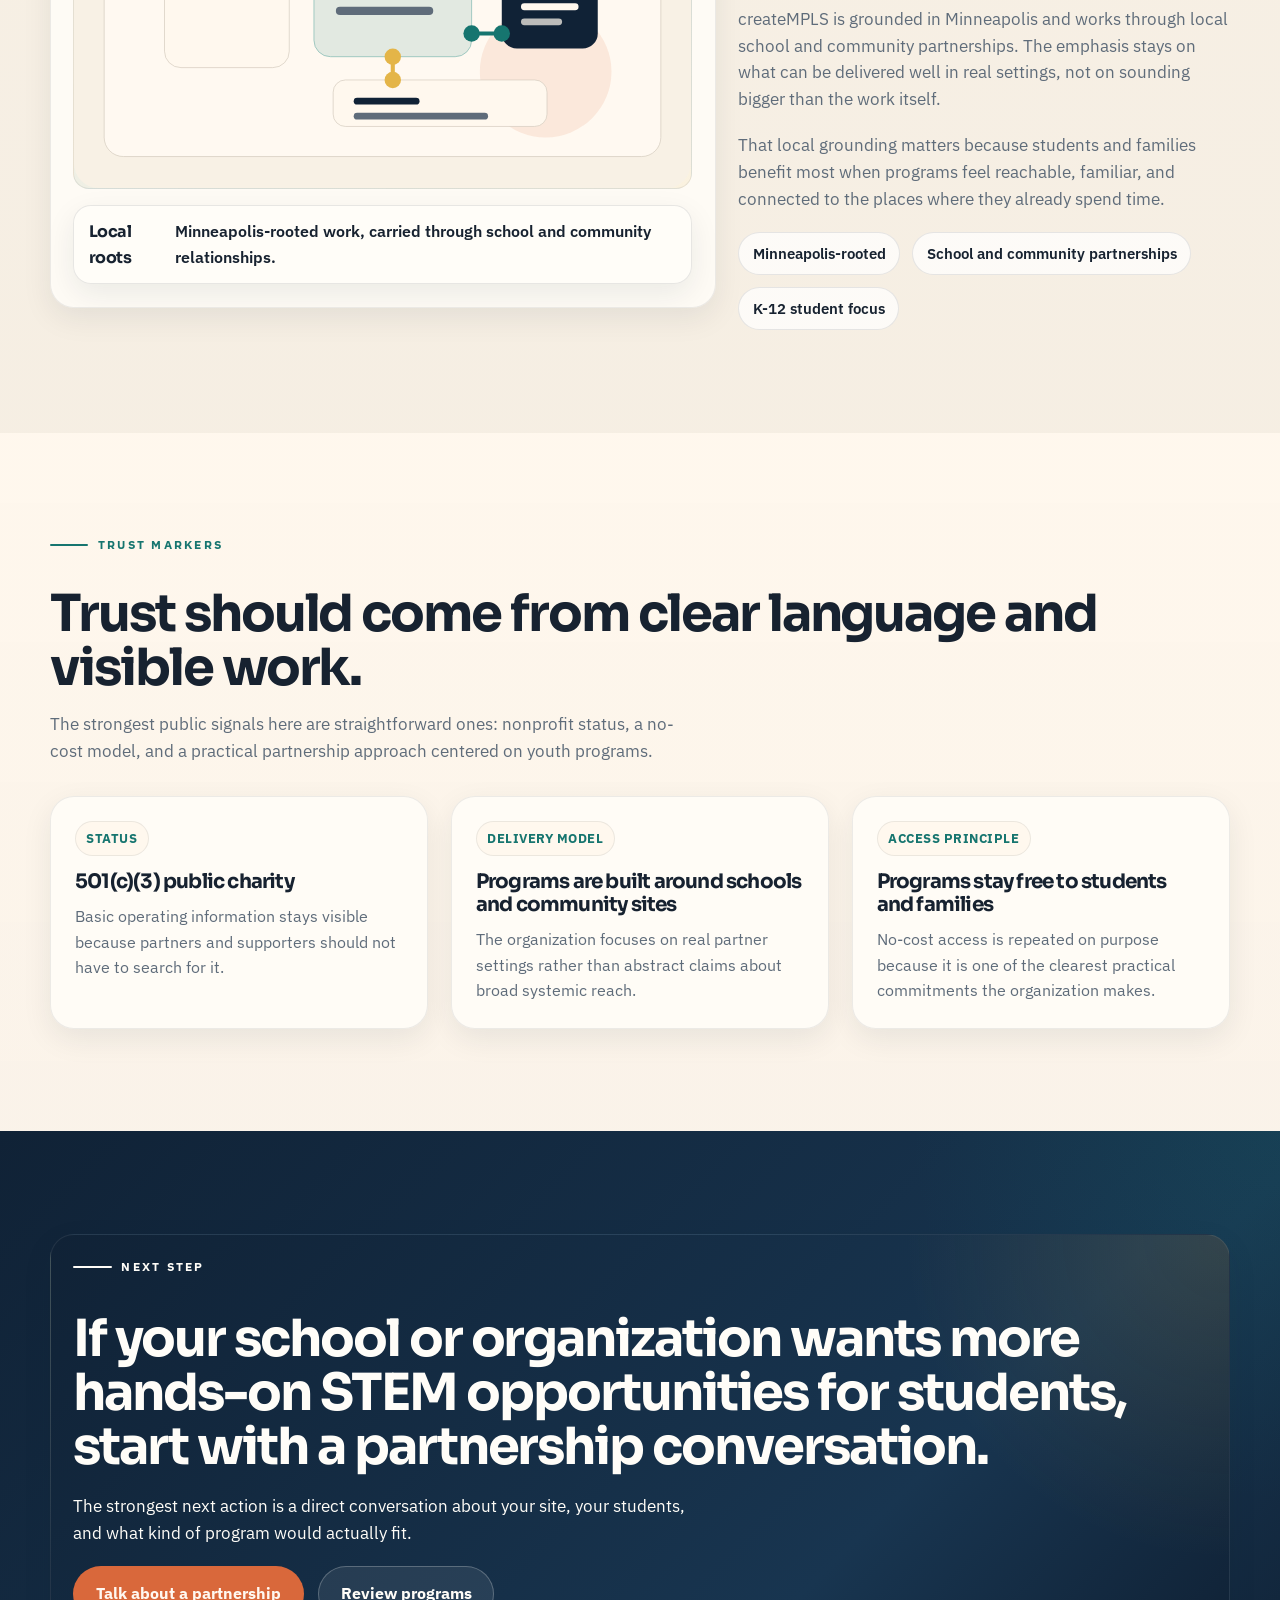
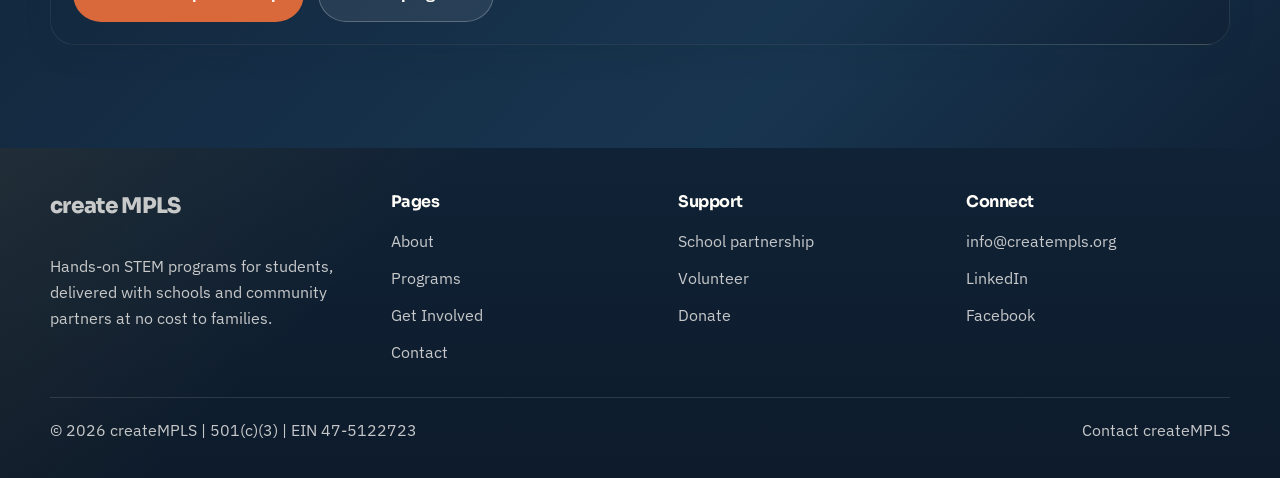
==== commit a8e97675: "Refine site messaging around core programs" ====
--- a/about.html
+++ b/about.html
@@ -3,10 +3,10 @@
 <head>
   <meta charset="UTF-8">
   <meta name="viewport" content="width=device-width, initial-scale=1.0">
-  <title>About createMPLS | Why the Organization Exists</title>
-  <meta name="description" content="Learn why createMPLS exists, how it works with schools and community partners, and how it approaches STEM access for students underserved by the tech-education system.">
-  <meta property="og:title" content="About createMPLS | Why the Organization Exists">
-  <meta property="og:description" content="A direct explanation of the createMPLS mission, operating model, and Minneapolis roots.">
+  <title>About createMPLS | Local, No-Cost STEM Programming</title>
+  <meta name="description" content="Learn why createMPLS exists, how it works with schools and community partners, and how it approaches no-cost, hands-on STEM programming for students.">
+  <meta property="og:title" content="About createMPLS | Local, No-Cost STEM Programming">
+  <meta property="og:description" content="A grounded overview of the createMPLS mission, operating model, values, and Minneapolis roots.">
   <meta property="og:type" content="website">
   <meta name="theme-color" content="#102236">
   <link rel="stylesheet" href="assets/css/site.css">
@@ -40,8 +40,8 @@
         <div class="hero-grid">
           <div class="hero-copy">
             <div class="eyebrow">About createMPLS</div>
-            <h1>STEM access is still uneven. createMPLS exists to close that distance.</h1>
-            <p>The organization is built around a direct premise: students should not have to wait for a perfectly resourced school to experience quality STEM learning. createMPLS brings that experience closer and lowers the barriers that keep it out of reach.</p>
+            <h1>createMPLS exists because access to hands-on STEM learning is still uneven.</h1>
+            <p>The organization works from a direct premise: students should not have to wait for a perfectly resourced school or a special outside connection to build, code, test ideas, and see what technical learning can feel like.</p>
           </div>
           <div class="surface-card reveal">
             <div class="placeholder-figure">
@@ -50,11 +50,11 @@
             <div class="overlay-stack">
               <div class="overlay-note">
                 <strong>Local and direct</strong>
-                <span>The work is framed around real schools, community sites, and operating relationships.</span>
+                <span>The work is organized around real schools, youth programs, and community sites.</span>
               </div>
               <div class="overlay-note">
                 <strong>Barrier-aware</strong>
-                <span>Cost, transportation, equipment, and exposure gaps are treated as real parts of the access challenge.</span>
+                <span>Cost, transportation, equipment, and exposure all affect whether students can participate.</span>
               </div>
             </div>
           </div>
@@ -67,18 +67,18 @@
         <div class="split-grid">
           <div class="stack reveal">
             <div class="eyebrow">The problem</div>
-            <h2 class="section-heading">The tech-education gap is structural, not accidental.</h2>
-            <p class="section-lead">Many students in low-income communities, communities of color, and schools carrying persistent resource constraints simply do not receive the same exposure to STEM tools, teachers, and pathways that other students take for granted.</p>
-            <p class="section-lead">That gap shows up early. By the time students are expected to imagine themselves in technical fields, many have already had fewer chances to experiment, build, and see what technical work actually looks like.</p>
+            <h2 class="section-heading">Barriers to STEM participation show up early and unevenly.</h2>
+            <p class="section-lead">Many students still have fewer opportunities to work with tools, projects, and instructors that make STEM feel real. The difference often comes down to resources, schedule, transportation, and whether hands-on programs are available close to home or school.</p>
+            <p class="section-lead">Those missed chances add up. By the time students are expected to imagine themselves in technical fields, some have already had far fewer opportunities to experiment, make mistakes, and keep building.</p>
           </div>
 
           <aside class="surface-card reveal delay-1">
             <span class="card-label">What uneven access can look like</span>
             <ul class="checklist">
-              <li>Schools that cannot consistently fund equipment or specialized STEM instruction</li>
-              <li>Students who need transportation or extra family coordination to reach enrichment</li>
-              <li>Young women and students of color seeing fewer clear signals that they belong in technical spaces</li>
-              <li>Communities carrying demand for hands-on learning without stable delivery capacity</li>
+              <li>Schools that cannot consistently fund equipment or dedicated STEM programming</li>
+              <li>Students who need extra transportation or family coordination to reach enrichment</li>
+              <li>Young women and students of color receiving fewer signals that they belong in technical spaces</li>
+              <li>Community sites that want more hands-on learning but need a workable delivery partner</li>
             </ul>
           </aside>
         </div>
@@ -90,24 +90,24 @@
         <div class="section-header reveal">
           <div class="eyebrow">Operating model</div>
           <h2 class="section-heading">How createMPLS responds</h2>
-          <p class="section-lead">The model is practical, partner-driven, and designed for settings where students already show up.</p>
+          <p class="section-lead">The model is practical: partner with sites that already know their students, bring hands-on learning on site, and keep participation free to families.</p>
         </div>
 
         <div class="feature-grid">
           <article class="feature-card reveal">
             <span class="card-label">1. Partner</span>
             <h3>Start with schools and community organizations</h3>
-            <p>Programs begin with a site that already knows its students, schedule, and local constraints.</p>
+            <p>Programs begin with a site that already understands its students, schedule, space, and local context.</p>
           </article>
           <article class="feature-card reveal delay-1">
             <span class="card-label">2. Deliver</span>
-            <h3>Bring instructors, tools, and structure on site</h3>
-            <p>Delivery happens where students already are, reducing the extra logistics that often cut participation first.</p>
+            <h3>Bring instruction, projects, and tools on site</h3>
+            <p>Students can participate where they already are instead of needing a separate path into the work.</p>
           </article>
           <article class="feature-card reveal delay-2">
-            <span class="card-label">3. Engage</span>
-            <h3>Use hands-on learning as the core experience</h3>
-            <p>Students build, test, code, iterate, and collaborate instead of being limited to abstract exposure.</p>
+            <span class="card-label">3. Repeat</span>
+            <h3>Make room for real practice over time</h3>
+            <p>Students build confidence through repeated chances to make, test, revise, and solve problems together.</p>
           </article>
         </div>
       </div>
@@ -117,25 +117,25 @@
       <div class="container">
         <div class="section-header section-header--center reveal">
           <div class="eyebrow">Values in practice</div>
-          <h2 class="section-heading">The work is shaped by a few non-negotiable principles.</h2>
-          <p class="section-lead">These values explain how createMPLS approaches partnership, student belonging, and the practical question of who gets access.</p>
+          <h2 class="section-heading">A few operating principles shape the work.</h2>
+          <p class="section-lead">These values keep the public story aligned with what students, families, and partner sites actually need.</p>
         </div>
 
         <div class="route-grid">
           <article class="route-card reveal">
             <span class="card-label">Access</span>
             <h3>No-cost participation</h3>
-            <p>Access is strongest when cost is designed out, not patched over later.</p>
+            <p>Cost is treated as a real barrier, so programs are built to stay free to students and families.</p>
           </article>
           <article class="route-card reveal delay-1">
             <span class="card-label">Belonging</span>
             <h3>Students should see themselves in the work</h3>
-            <p>The language stays clear that young women and students of color belong in technical learning environments.</p>
+            <p>The organization keeps the message clear that young women and students of color belong in technical learning spaces.</p>
           </article>
           <article class="route-card reveal delay-2">
             <span class="card-label">Partnership</span>
-            <h3>Schools are collaborators, not backdrops</h3>
-            <p>createMPLS is framed as a complement to schools and community sites, not a replacement for them.</p>
+            <h3>Sites are collaborators, not backdrops</h3>
+            <p>Schools and community organizations are partners in the work, not just places where programming happens.</p>
           </article>
         </div>
       </div>
@@ -150,20 +150,20 @@
             </div>
             <div class="overlay-stack">
               <div class="overlay-note">
-                <strong>Community footprint</strong>
-                <span>Phillips, Hawthorne, Jordan, St. Paul, Bloomington, Edina, Brooklyn Park, and Corcoran Park.</span>
+                <strong>Local roots</strong>
+                <span>Minneapolis-rooted work, carried through school and community relationships.</span>
               </div>
             </div>
           </div>
 
           <div class="stack reveal delay-1">
             <div class="eyebrow">Local context</div>
-            <h2 class="section-heading">Rooted in Minneapolis, with metro reach growing through partnership.</h2>
-            <p class="section-lead">createMPLS describes roots in Minneapolis neighborhoods including Phillips, Hawthorne, and Jordan, with partnerships extending into additional metro communities as capacity grows.</p>
-            <p class="section-lead">That local grounding matters because the organization is trying to sound useful and accountable to the communities it serves, not distant from them.</p>
+            <h2 class="section-heading">Rooted in Minneapolis and built to be useful close to home.</h2>
+            <p class="section-lead">createMPLS is grounded in Minneapolis and works through local school and community partnerships. The emphasis stays on what can be delivered well in real settings, not on sounding bigger than the work itself.</p>
+            <p class="section-lead">That local grounding matters because students and families benefit most when programs feel reachable, familiar, and connected to the places where they already spend time.</p>
             <div class="pill-row">
               <span class="pill">Minneapolis-rooted</span>
-              <span class="pill">Metro partnerships</span>
+              <span class="pill">School and community partnerships</span>
               <span class="pill">K-12 student focus</span>
             </div>
           </div>
@@ -175,25 +175,25 @@
       <div class="container">
         <div class="section-header reveal">
           <div class="eyebrow">Trust markers</div>
-          <h2 class="section-heading">Trust comes from visible work, not inflated claims.</h2>
-          <p class="section-lead">createMPLS can point to recognition, nonprofit status, and a no-cost model while continuing to strengthen future reporting and storytelling.</p>
+          <h2 class="section-heading">Trust should come from clear language and visible work.</h2>
+          <p class="section-lead">The strongest public signals here are straightforward ones: nonprofit status, a no-cost model, and a practical partnership approach centered on youth programs.</p>
         </div>
 
         <div class="proof-grid">
           <article class="proof-card reveal">
-            <span class="card-label">Recognition</span>
-            <h3>2023 Tekne Award finalist</h3>
-            <p>A visible marker that the work has been recognized beyond the organization itself.</p>
-          </article>
-          <article class="proof-card reveal delay-1">
             <span class="card-label">Status</span>
             <h3>501(c)(3) public charity</h3>
-            <p>Tax status and EIN stay visible because schools, sponsors, and donors expect that level of clarity.</p>
+            <p>Basic operating information stays visible because partners and supporters should not have to search for it.</p>
+          </article>
+          <article class="proof-card reveal delay-1">
+            <span class="card-label">Delivery model</span>
+            <h3>Programs are built around schools and community sites</h3>
+            <p>The organization focuses on real partner settings rather than abstract claims about broad systemic reach.</p>
           </article>
           <article class="proof-card reveal delay-2">
             <span class="card-label">Access principle</span>
             <h3>Programs stay free to students and families</h3>
-            <p>The message is repeated because the no-cost model is central to the organization, not a side note.</p>
+            <p>No-cost access is repeated on purpose because it is one of the clearest practical commitments the organization makes.</p>
           </article>
         </div>
       </div>
@@ -204,8 +204,8 @@
         <div class="cta-card cta-card--dark reveal">
           <div class="stack">
             <div class="eyebrow">Next step</div>
-            <h2 class="section-heading">If your school or organization is trying to widen STEM access, start there.</h2>
-            <p class="section-lead">The strongest next action is not generic support language. It is a direct invitation to build a partnership that reaches students with fewer barriers.</p>
+            <h2 class="section-heading">If your school or organization wants more hands-on STEM opportunities for students, start with a partnership conversation.</h2>
+            <p class="section-lead">The strongest next action is a direct conversation about your site, your students, and what kind of program would actually fit.</p>
             <div class="button-row">
               <a class="button button--primary" href="contact.html?interest=school_partnership#contact-form">Talk about a partnership</a>
               <a class="button button--ghost" href="programs.html">Review programs</a>
@@ -221,7 +221,7 @@
       <div class="site-footer__grid">
         <div>
           <h3 class="brand"><span class="brand__create">create</span><span class="brand__mpls">MPLS</span></h3>
-          <p>Hands-on STEM access for students underserved by the tech-education system, built through school and community partnership.</p>
+          <p>Hands-on STEM programs for students, delivered with schools and community partners at no cost to families.</p>
         </div>
         <div>
           <h4>Pages</h4>
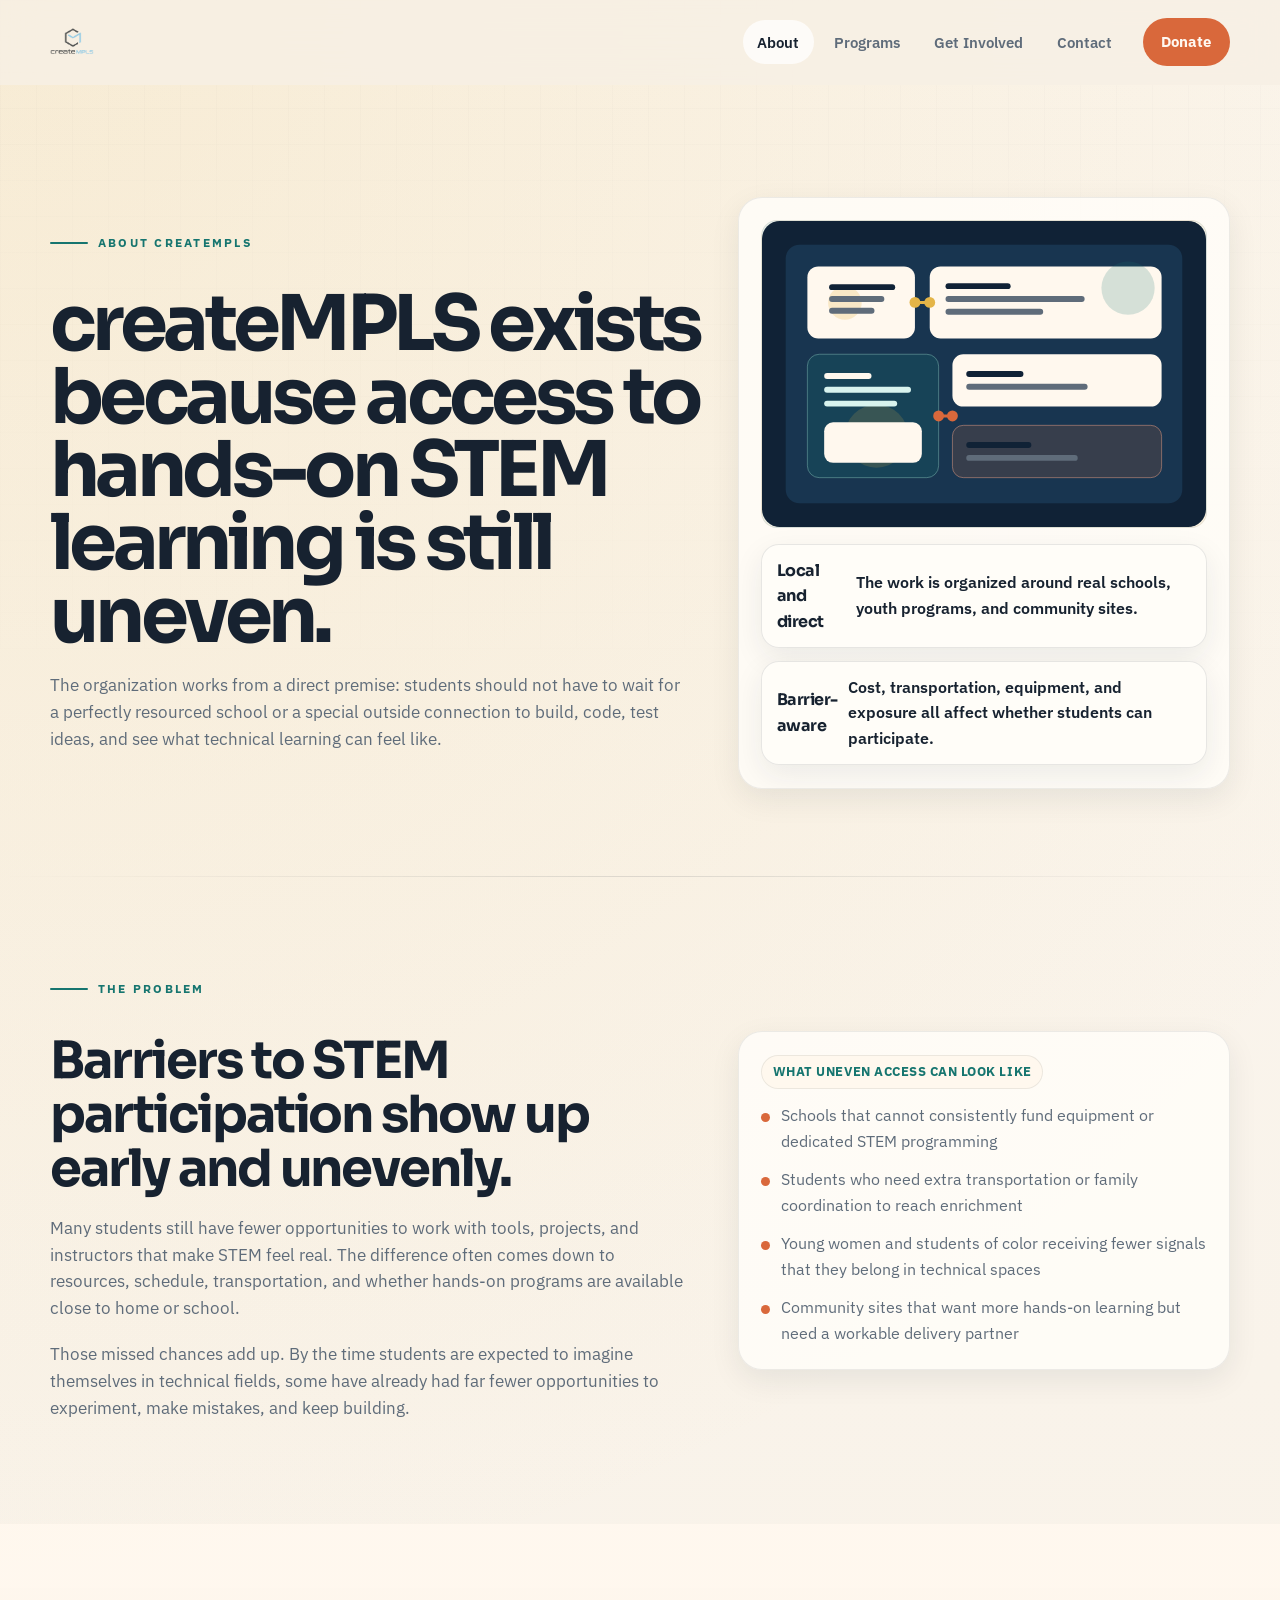
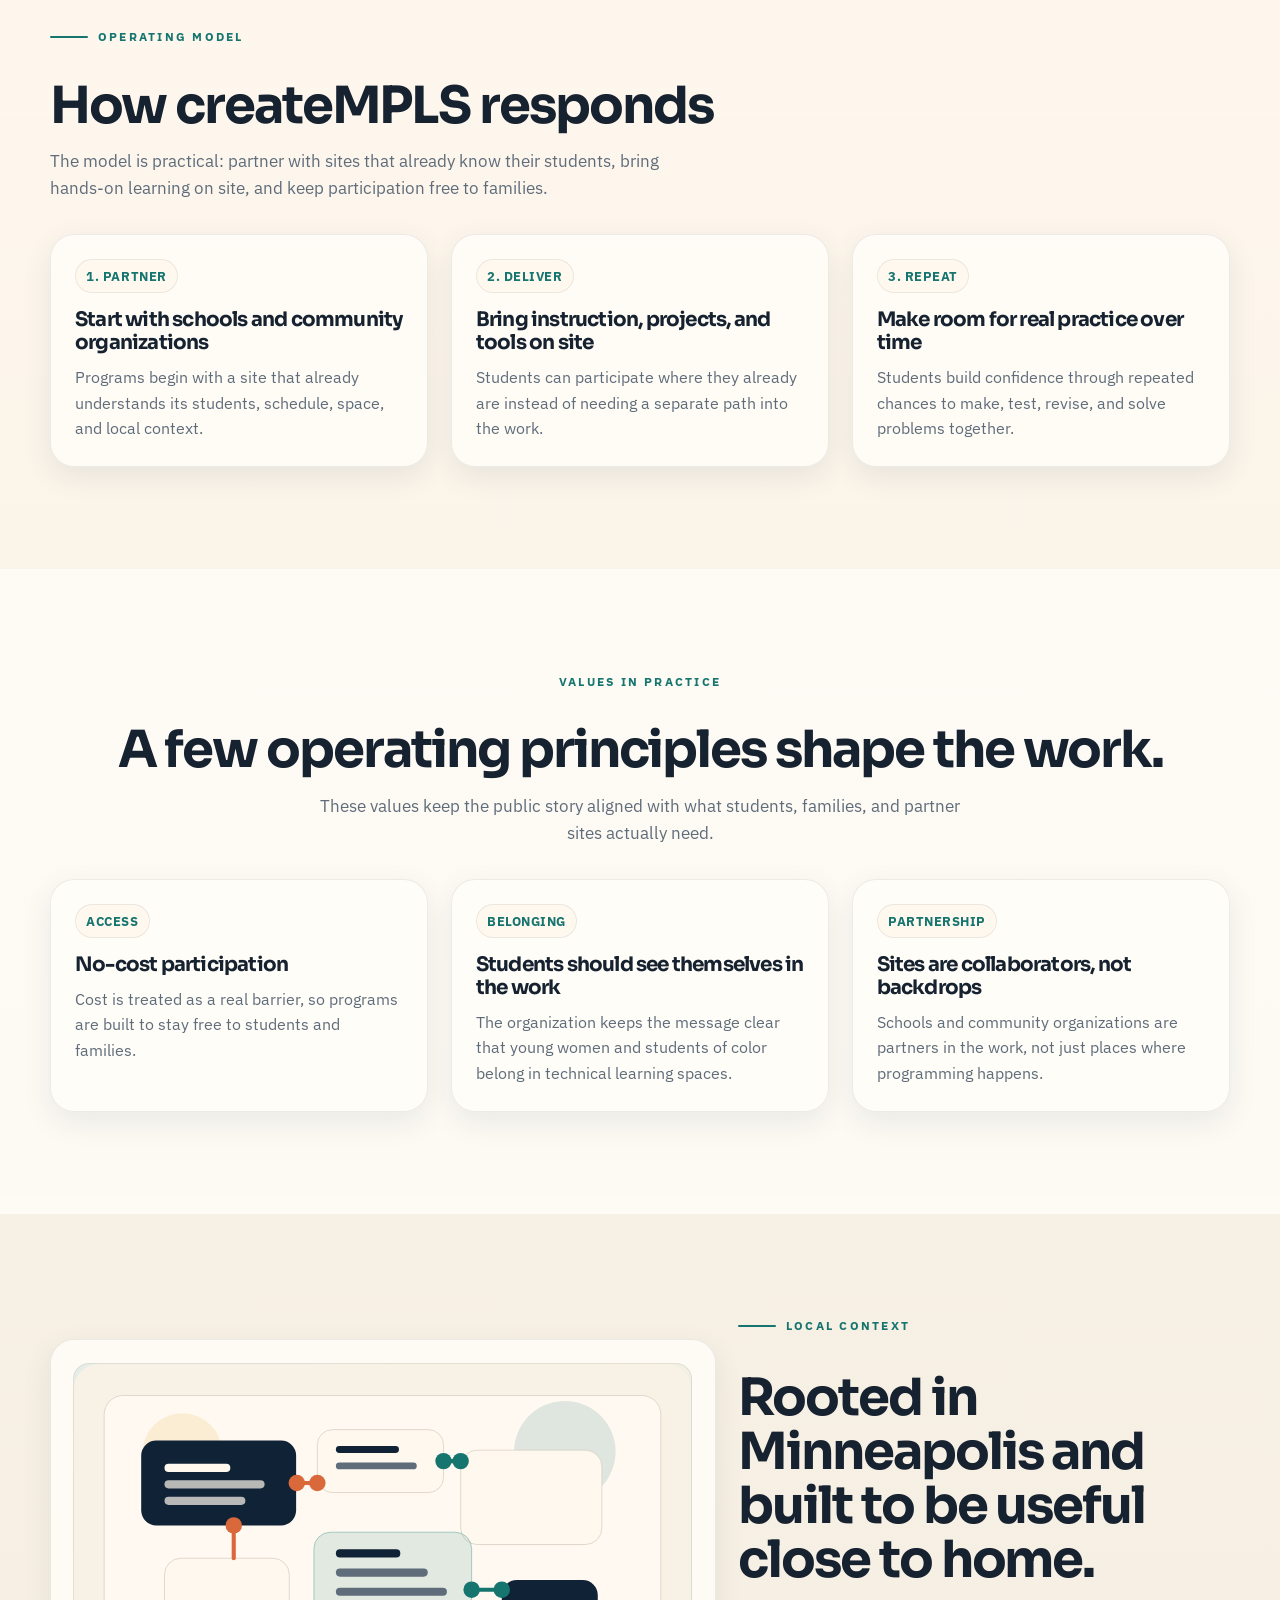
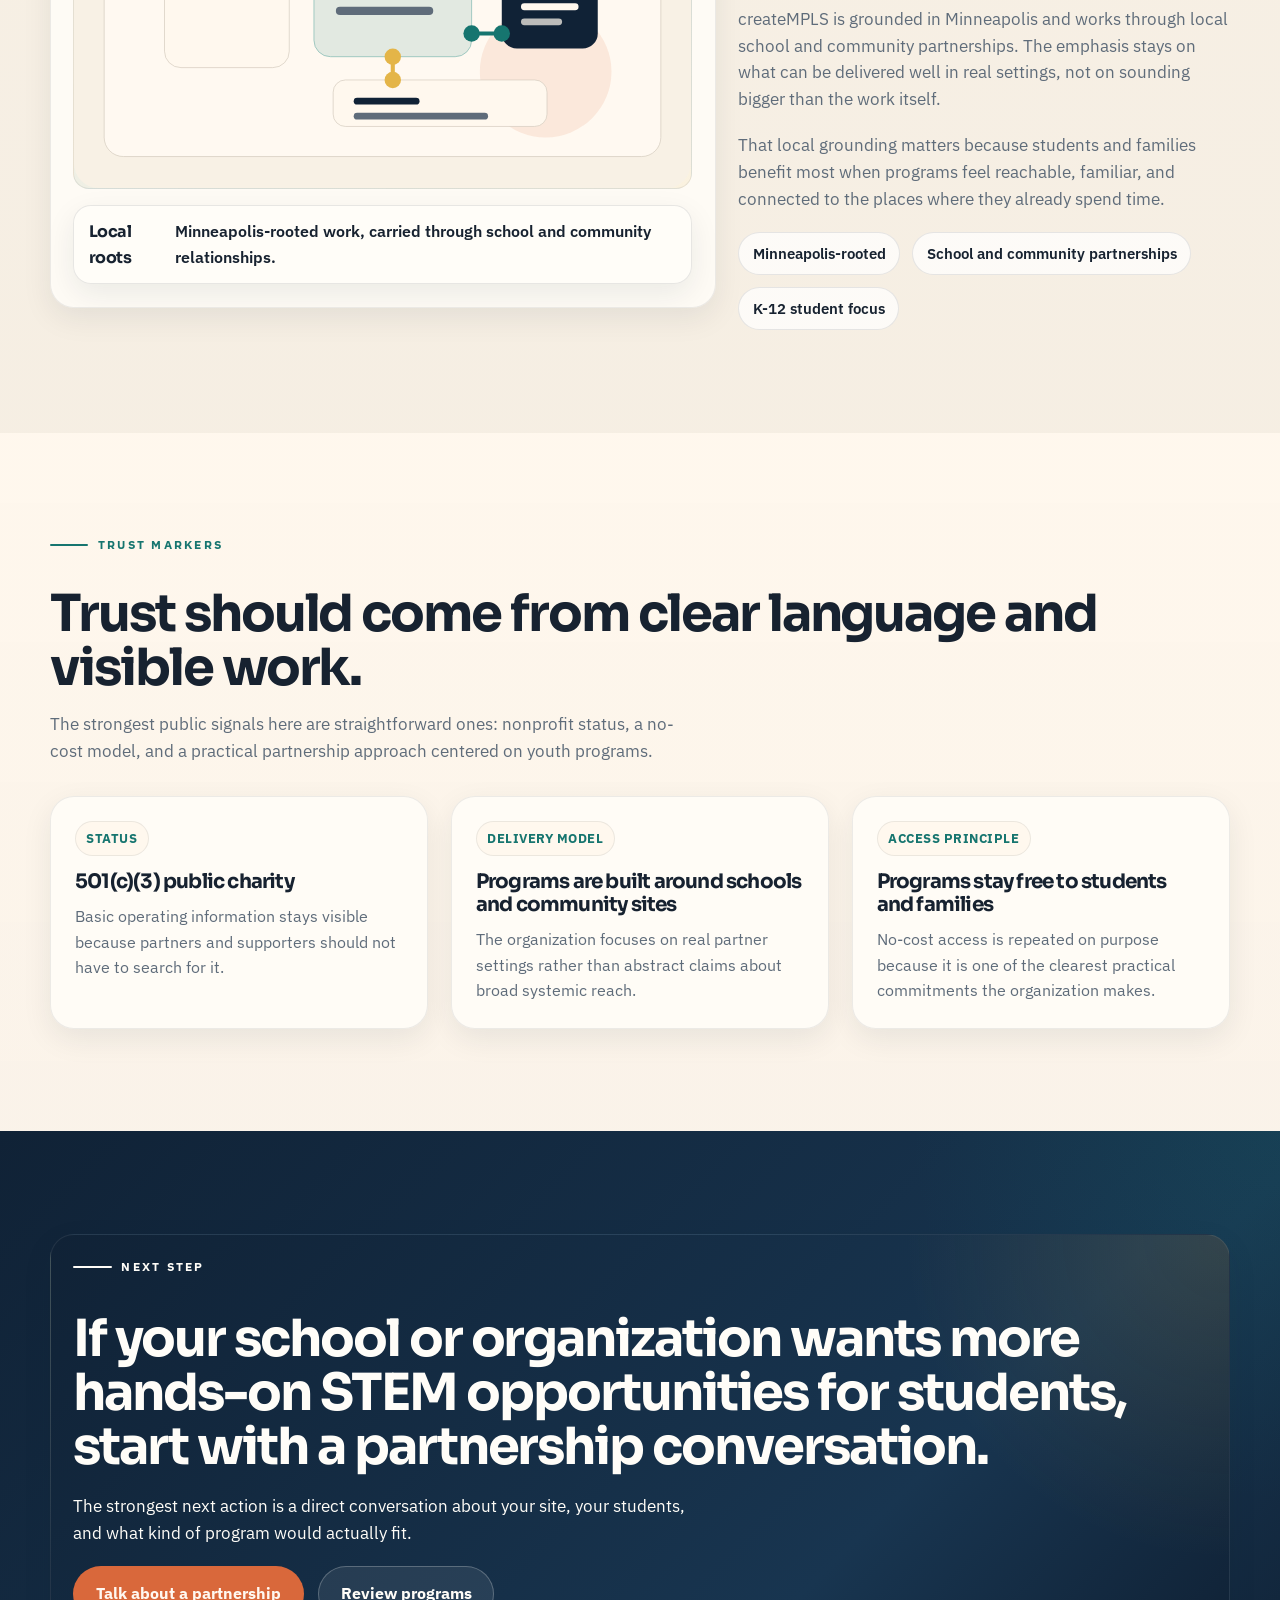
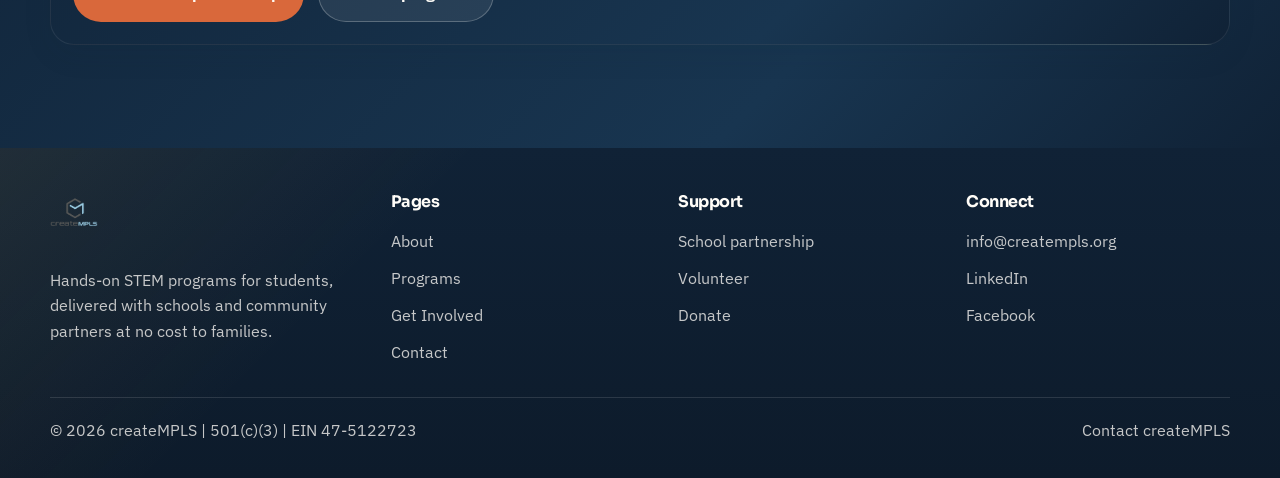
==== commit f10d19a2: "Add createMPLS logo to shared site chrome" ====
--- a/about.html
+++ b/about.html
@@ -16,7 +16,7 @@
     <div class="container">
       <nav class="site-nav" aria-label="Primary">
         <a class="brand" href="index.html" aria-label="createMPLS home">
-          <span class="brand__create">create</span><span class="brand__mpls">MPLS</span>
+          <img class="brand__logo" src="assets/img/creatempls-logo.png" alt="createMPLS">
         </a>
         <button class="site-nav__toggle" type="button" aria-label="Toggle navigation" aria-expanded="false" data-nav-toggle>
           <span></span><span></span><span></span>
@@ -220,7 +220,7 @@
     <div class="container">
       <div class="site-footer__grid">
         <div>
-          <h3 class="brand"><span class="brand__create">create</span><span class="brand__mpls">MPLS</span></h3>
+          <h3 class="brand"><img class="brand__logo" src="assets/img/creatempls-logo.png" alt="createMPLS"></h3>
           <p>Hands-on STEM programs for students, delivered with schools and community partners at no cost to families.</p>
         </div>
         <div>
--- a/assets/css/site.css
+++ b/assets/css/site.css
@@ -297,12 +297,21 @@
 
 .brand {
   display: inline-flex;
-  align-items: baseline;
-  gap: 0.2rem;
+  align-items: center;
+  gap: 0.55rem;
   font-family: 'Sora', sans-serif;
   font-size: 1.35rem;
   font-weight: 800;
   letter-spacing: -0.05em;
+}
+
+.brand__logo {
+  width: auto;
+  height: 2.75rem;
+}
+
+.site-footer .brand__logo {
+  height: 3rem;
 }
 
 .brand__create {
@@ -1139,6 +1148,10 @@
   .site-nav__links a {
     justify-content: center;
   }
+
+  .brand__logo {
+    height: 2.45rem;
+  }
 }
 
 @media (max-width: 720px) {
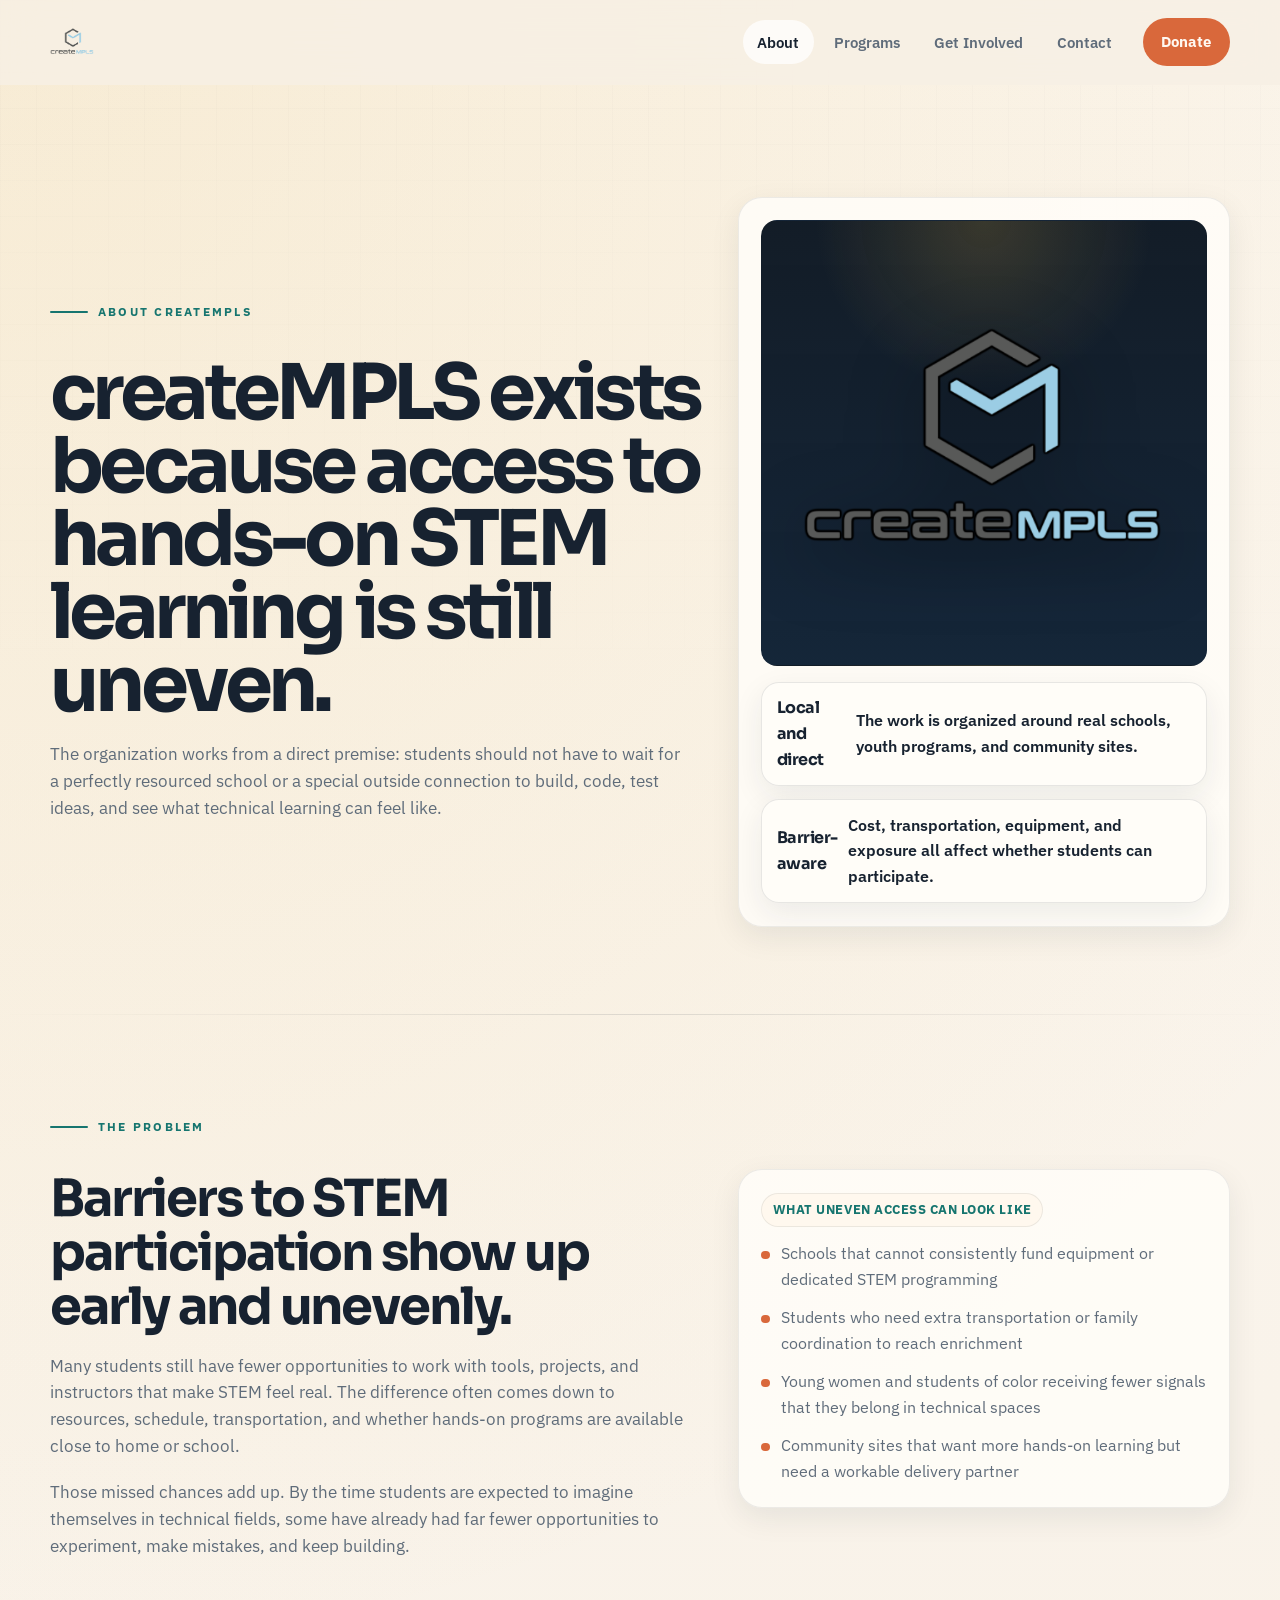
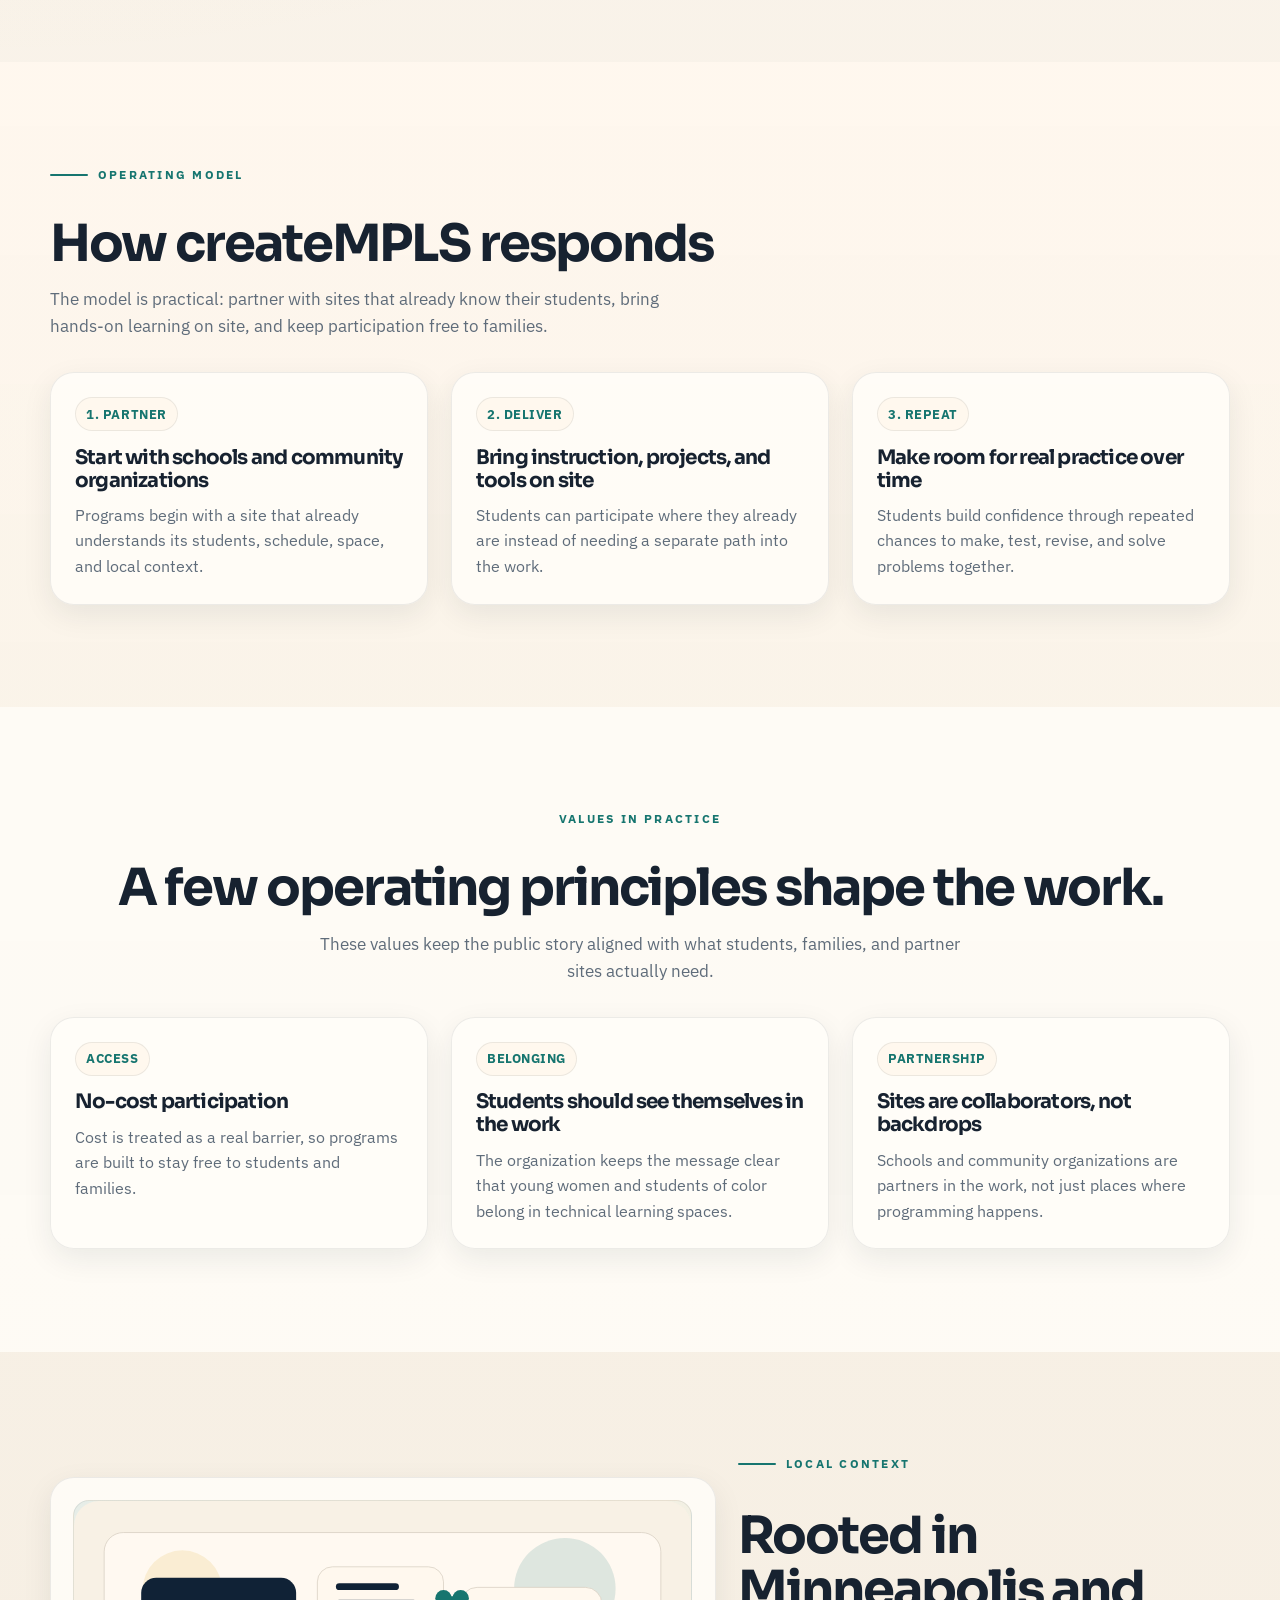
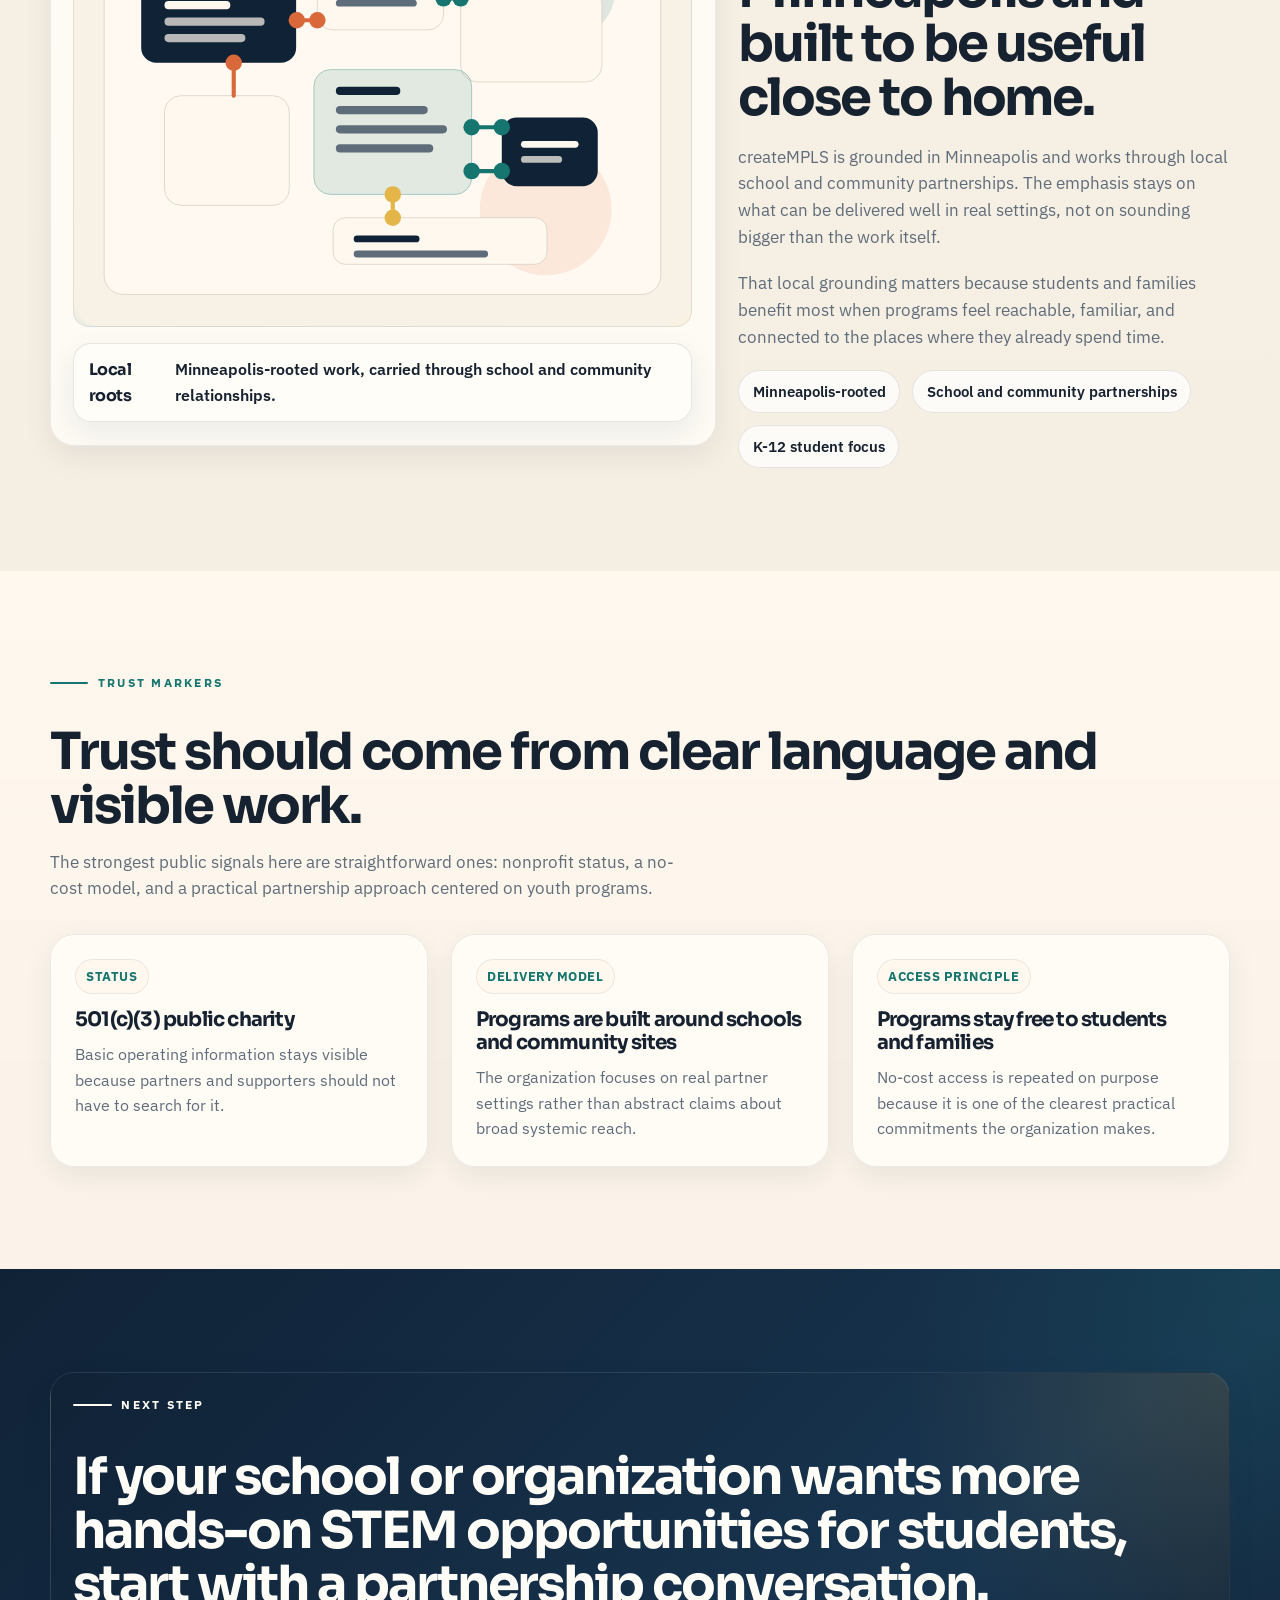
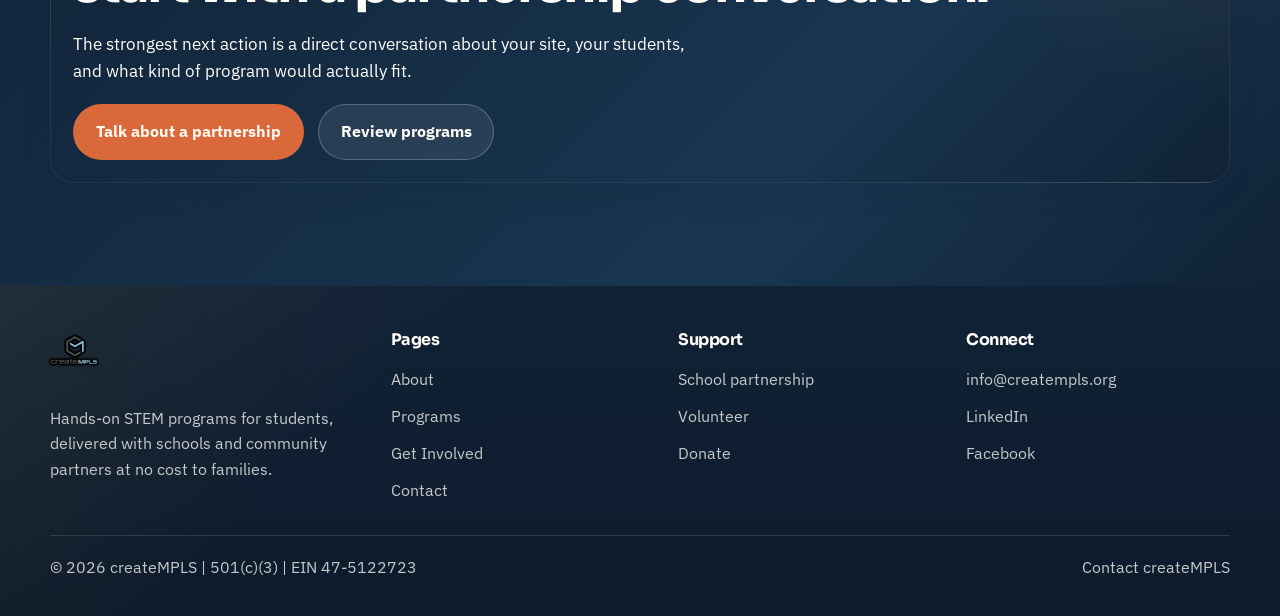
==== commit 2624cbba: "Use logo for hero art and improve contrast" ====
--- a/about.html
+++ b/about.html
@@ -44,8 +44,8 @@
             <p>The organization works from a direct premise: students should not have to wait for a perfectly resourced school or a special outside connection to build, code, test ideas, and see what technical learning can feel like.</p>
           </div>
           <div class="surface-card reveal">
-            <div class="placeholder-figure">
-              <img src="assets/img/community-grid.svg" alt="Abstract illustration representing community partners, classrooms, and connected learning spaces.">
+            <div class="placeholder-figure placeholder-figure--brand">
+              <img src="assets/img/creatempls-logo.png" alt="createMPLS logo">
             </div>
             <div class="overlay-stack">
               <div class="overlay-note">
--- a/assets/css/site.css
+++ b/assets/css/site.css
@@ -312,6 +312,12 @@
 
 .site-footer .brand__logo {
   height: 3rem;
+  filter:
+    drop-shadow(0 0 1px rgba(0, 0, 0, 0.96))
+    drop-shadow(1px 0 0 rgba(0, 0, 0, 0.88))
+    drop-shadow(-1px 0 0 rgba(0, 0, 0, 0.88))
+    drop-shadow(0 1px 0 rgba(0, 0, 0, 0.88))
+    drop-shadow(0 -1px 0 rgba(0, 0, 0, 0.88));
 }
 
 .brand__create {
@@ -604,11 +610,32 @@
   border: 1px solid rgba(23, 34, 48, 0.08);
 }
 
+.placeholder-figure--brand {
+  display: grid;
+  place-items: center;
+  min-height: clamp(16rem, 34vw, 24rem);
+  padding: clamp(1.5rem, 4vw, 2.5rem);
+  background:
+    radial-gradient(circle at top, rgba(228, 181, 72, 0.18), transparent 34%),
+    linear-gradient(180deg, rgba(9, 19, 30, 0.96), rgba(16, 34, 54, 0.98));
+}
+
 .placeholder-figure img {
   width: 100%;
   height: auto;
   transition: transform 0.4s ease, filter 0.4s ease;
   transform: translate3d(var(--art-shift-x), var(--art-shift-y), 0) scale(1);
+}
+
+.placeholder-figure--brand img {
+  width: min(100%, 26rem);
+  filter:
+    drop-shadow(0 0 1px rgba(0, 0, 0, 0.98))
+    drop-shadow(1px 0 0 rgba(0, 0, 0, 0.92))
+    drop-shadow(-1px 0 0 rgba(0, 0, 0, 0.92))
+    drop-shadow(0 1px 0 rgba(0, 0, 0, 0.92))
+    drop-shadow(0 -1px 0 rgba(0, 0, 0, 0.92))
+    drop-shadow(0 16px 36px rgba(0, 0, 0, 0.42));
 }
 
 .magic-surface:hover .placeholder-figure img {
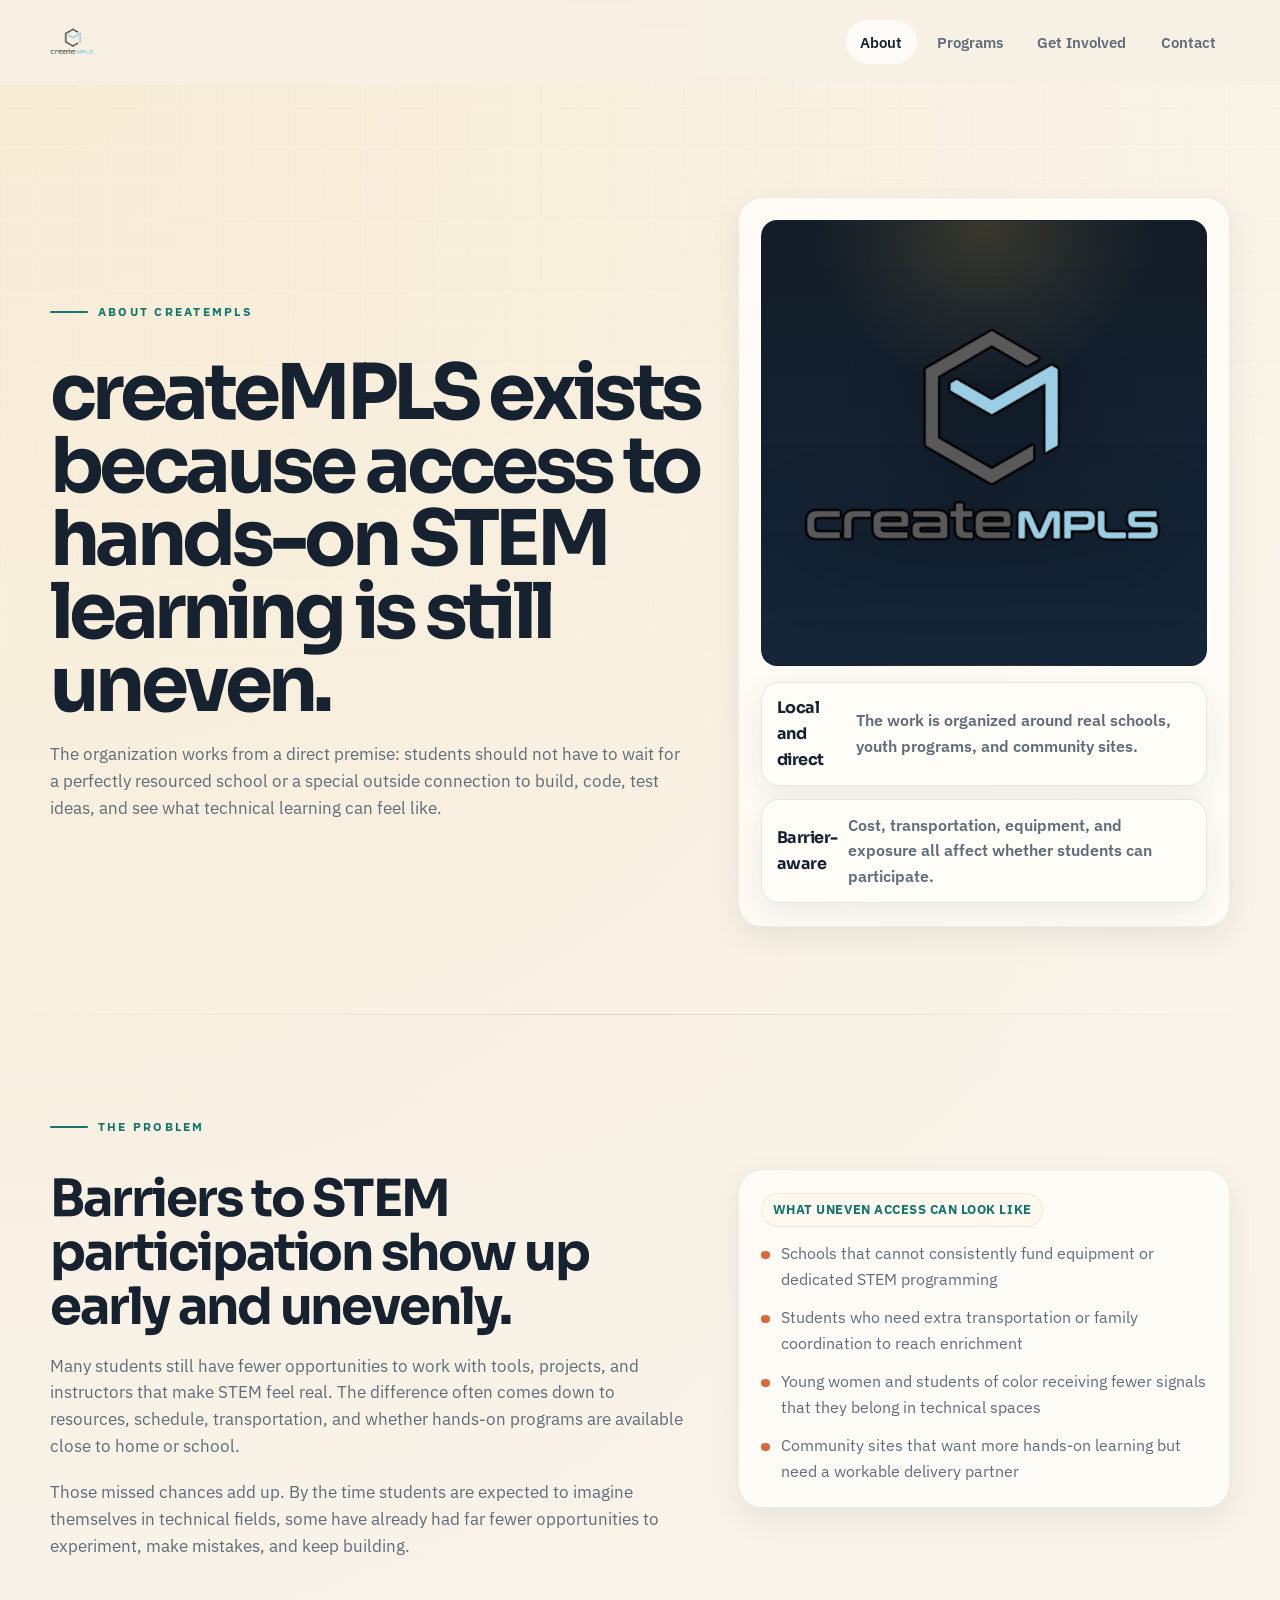
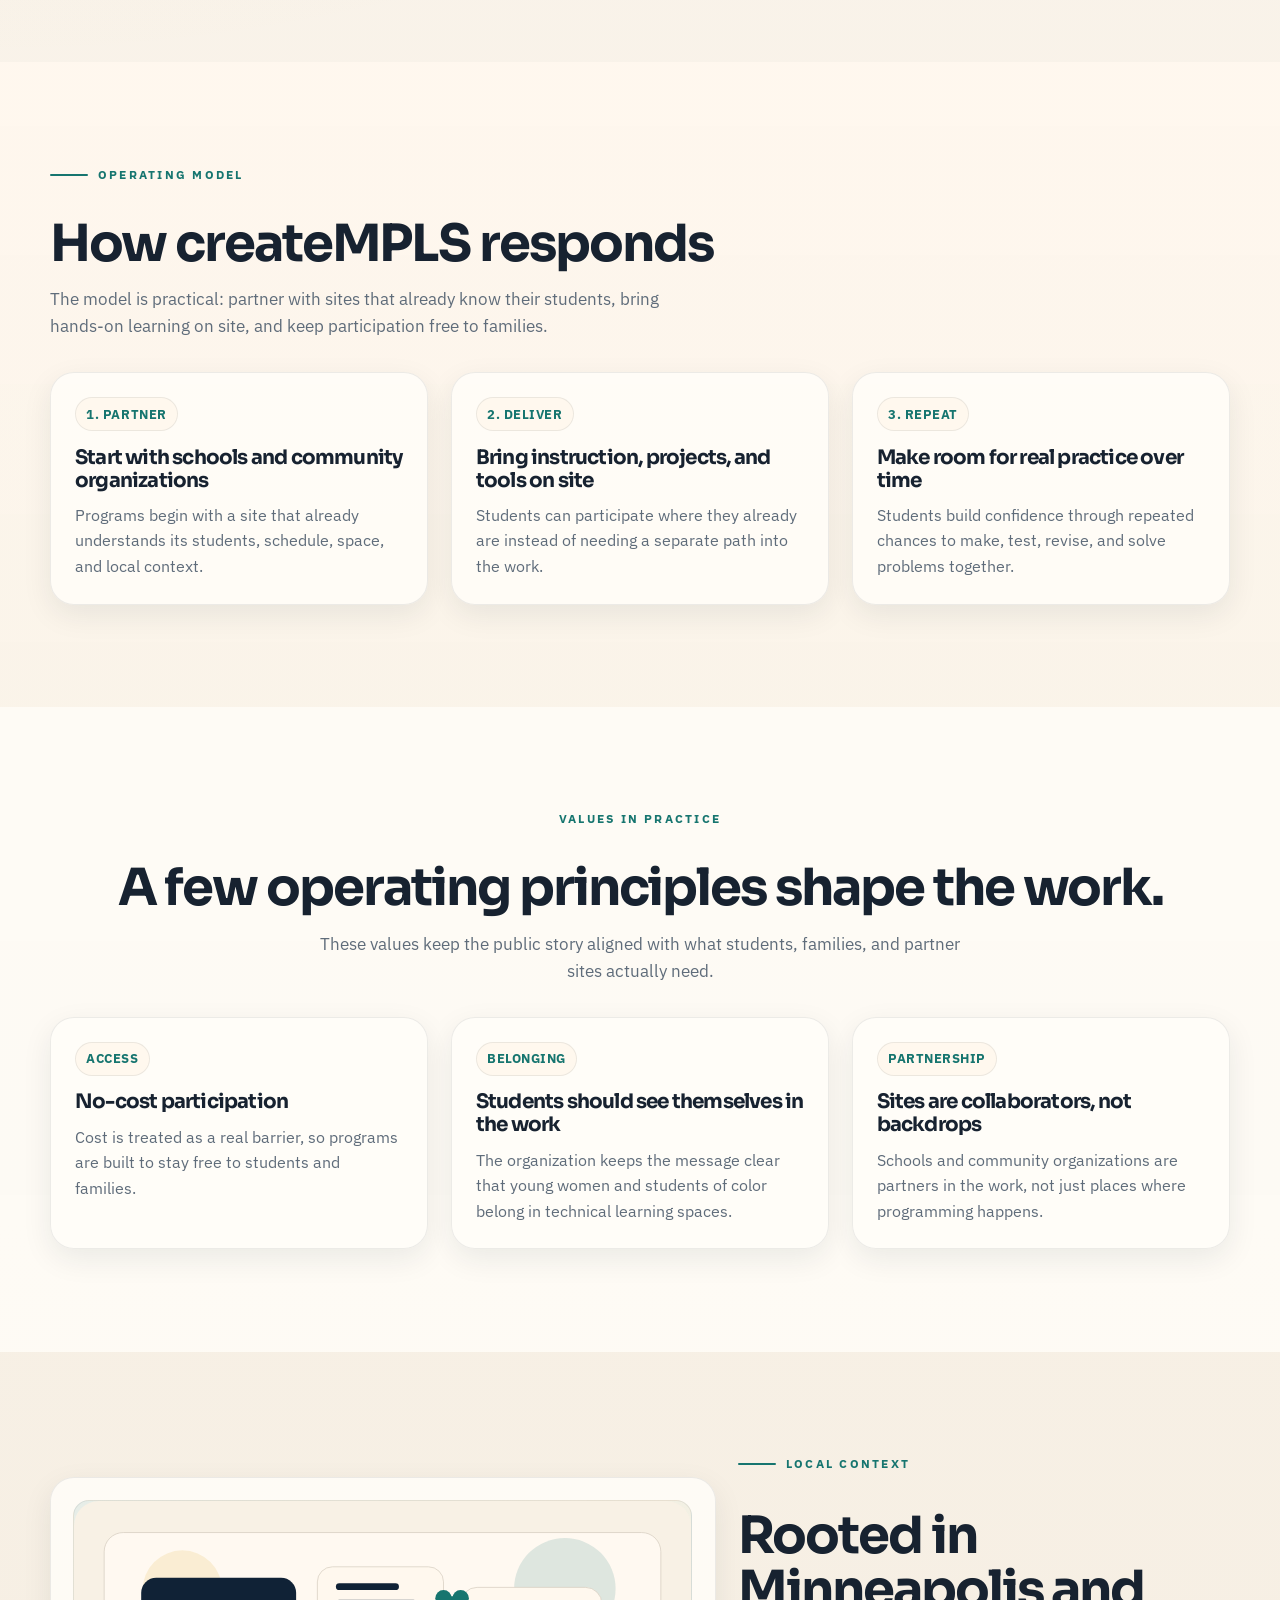
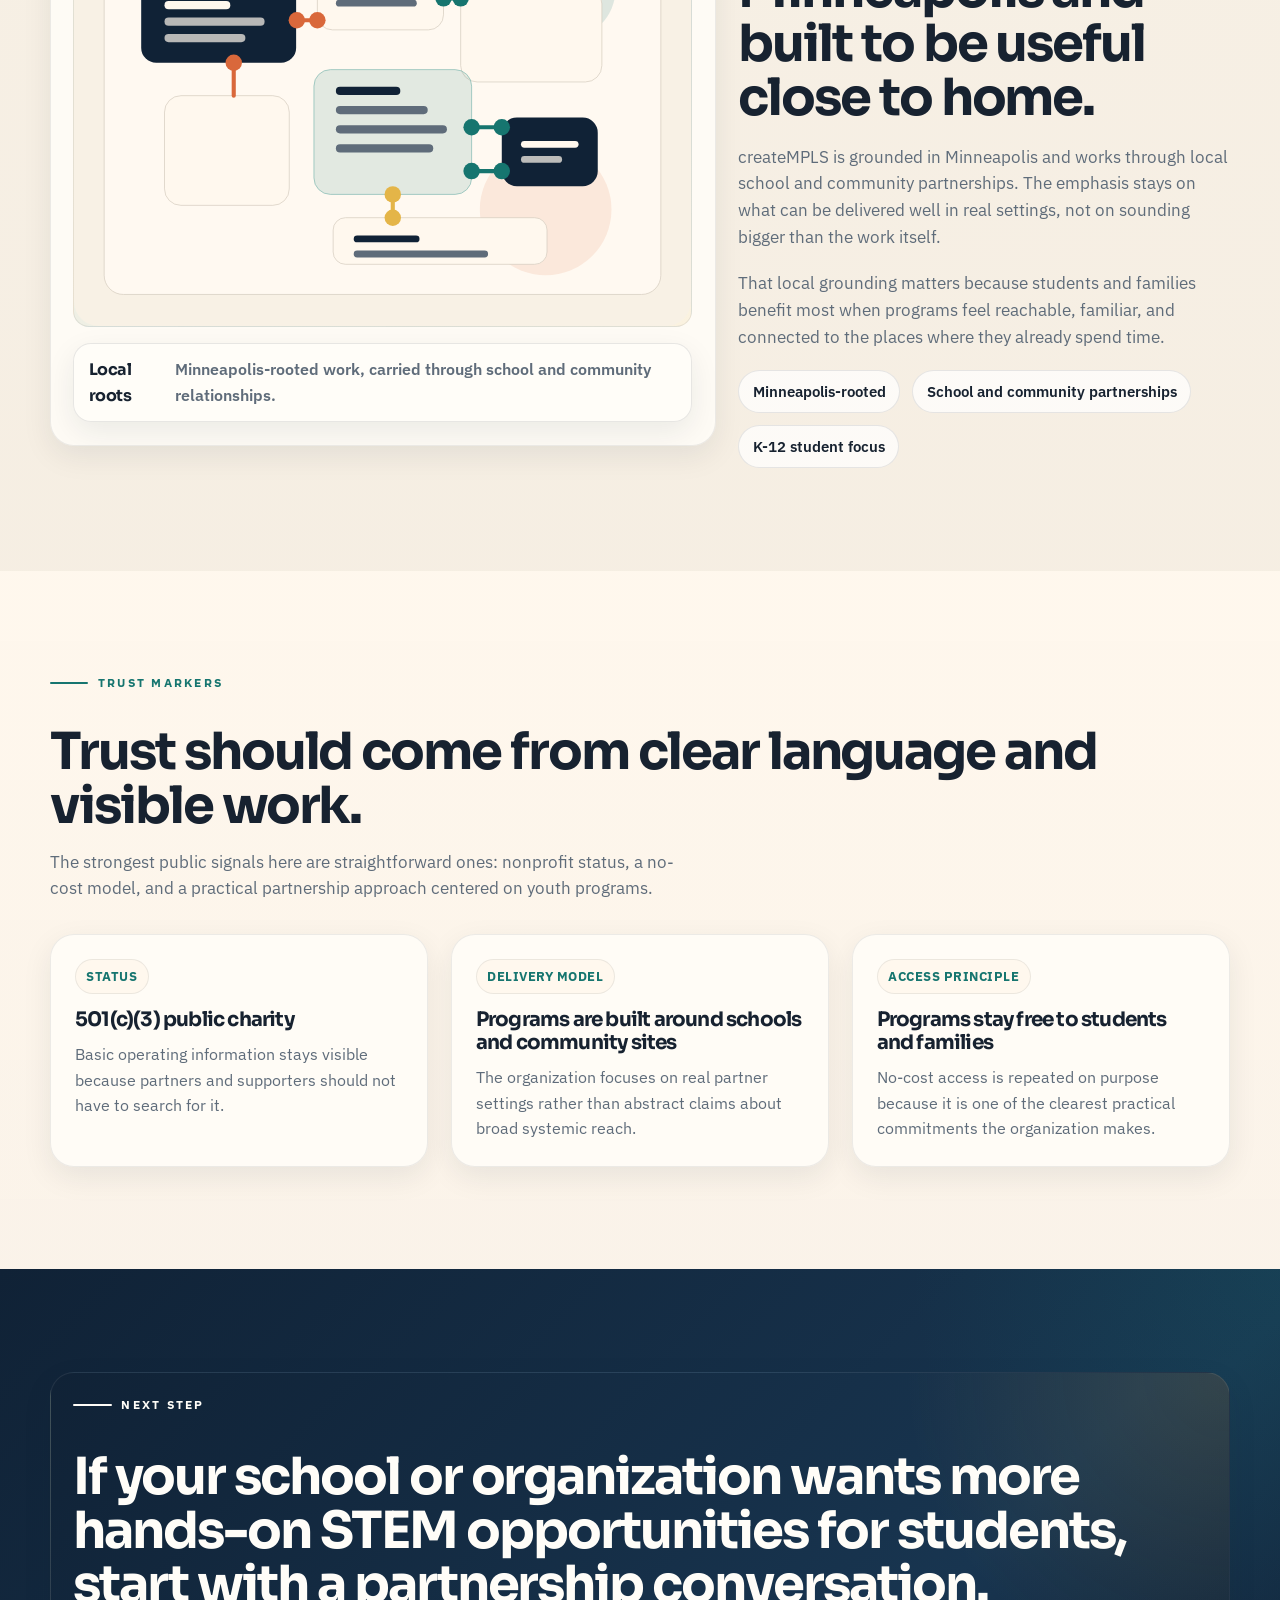
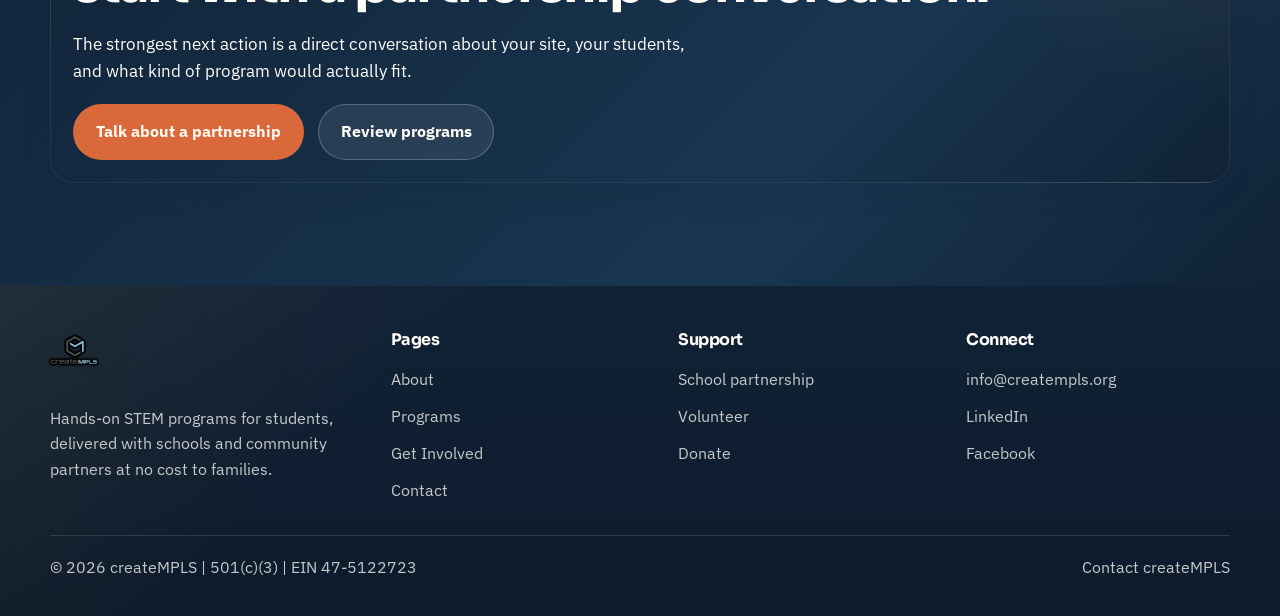
==== commit c3573694: "Align site chrome and contact routing" ====
--- a/about.html
+++ b/about.html
@@ -28,7 +28,6 @@
             <li><a href="get-involved.html">Get Involved</a></li>
             <li><a href="contact.html">Contact</a></li>
           </ul>
-          <a class="button button--primary button--small" href="https://givebutter.com/creatempls" target="_blank" rel="noopener">Donate</a>
         </div>
       </nav>
     </div>
--- a/assets/css/site.css
+++ b/assets/css/site.css
@@ -653,6 +653,7 @@
   border: 1px solid rgba(23, 34, 48, 0.1);
   box-shadow: var(--shadow-sm);
   font-weight: 600;
+  color: var(--ink);
 }
 
 .overlay-note:hover {
@@ -663,6 +664,11 @@
   font-family: 'Sora', sans-serif;
   font-size: 1rem;
   letter-spacing: -0.03em;
+  color: var(--ink);
+}
+
+.overlay-note span {
+  color: var(--muted);
 }
 
 .overlay-stack {
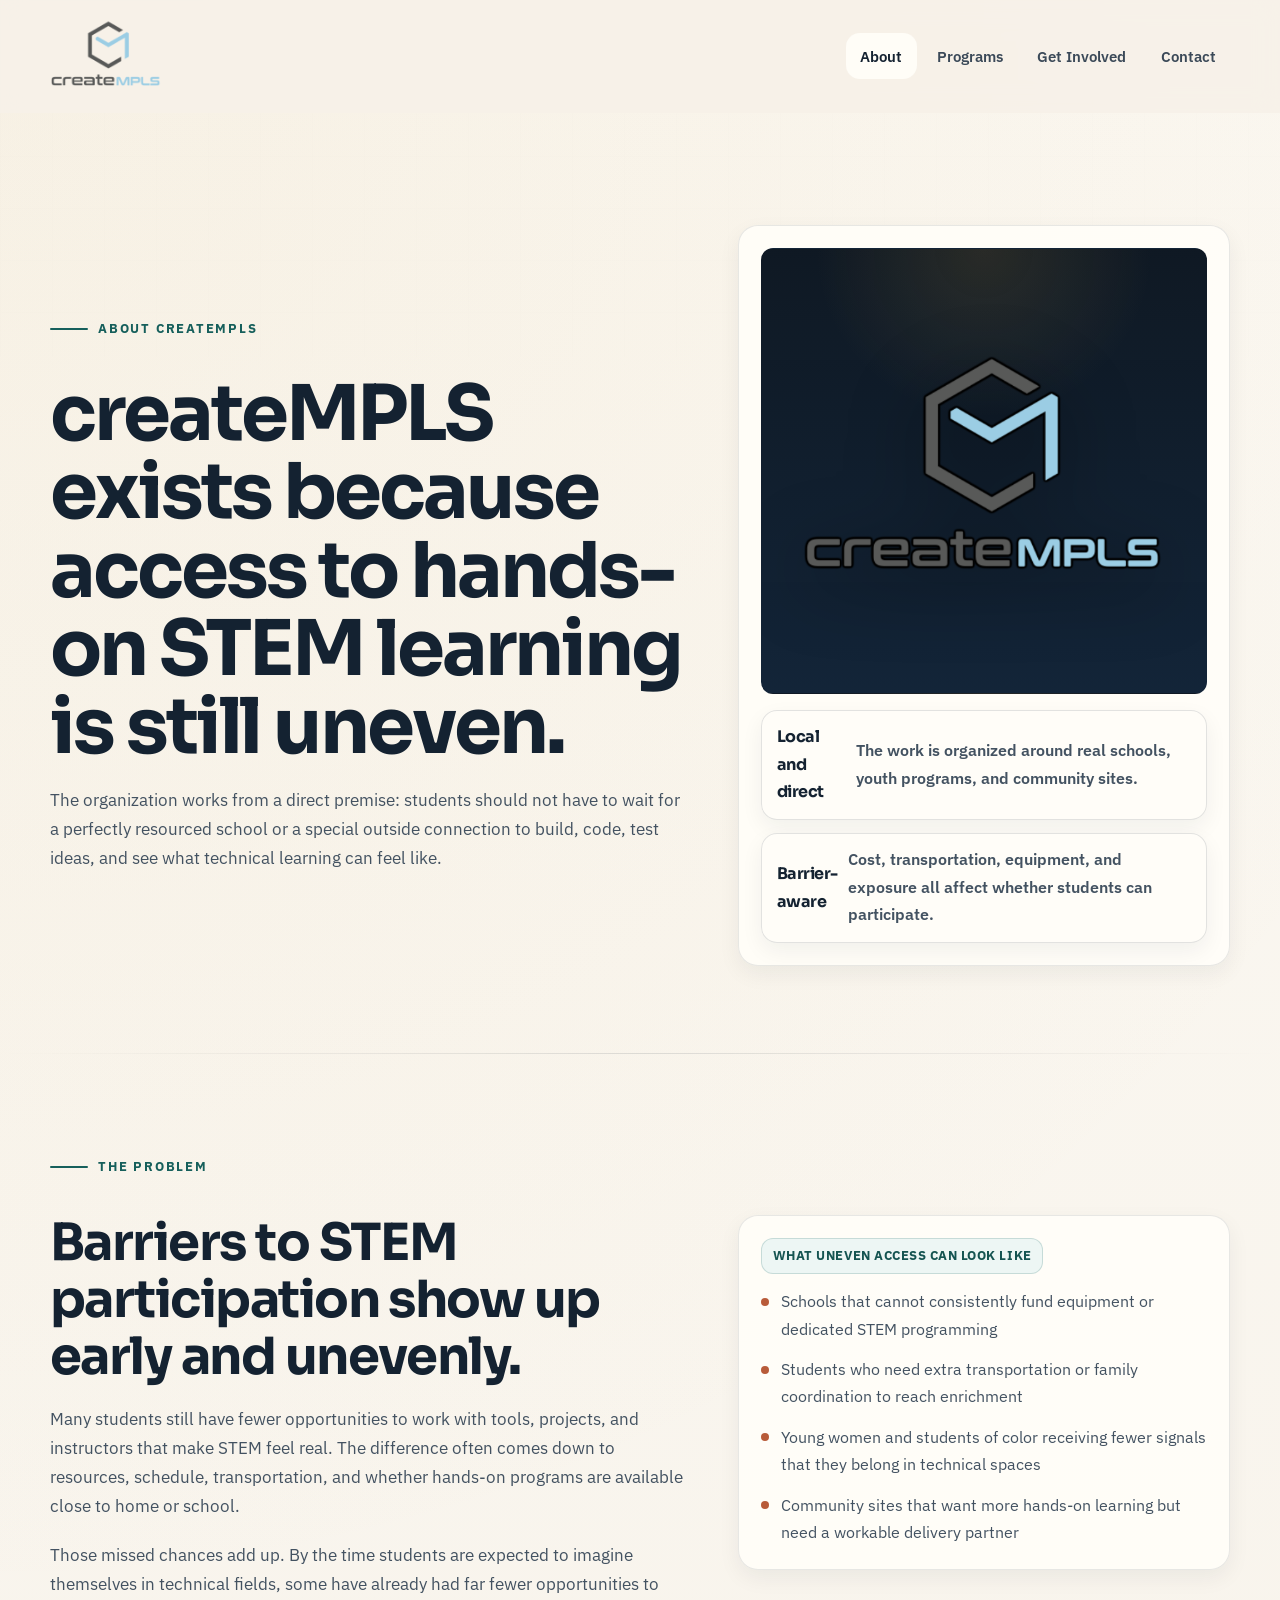
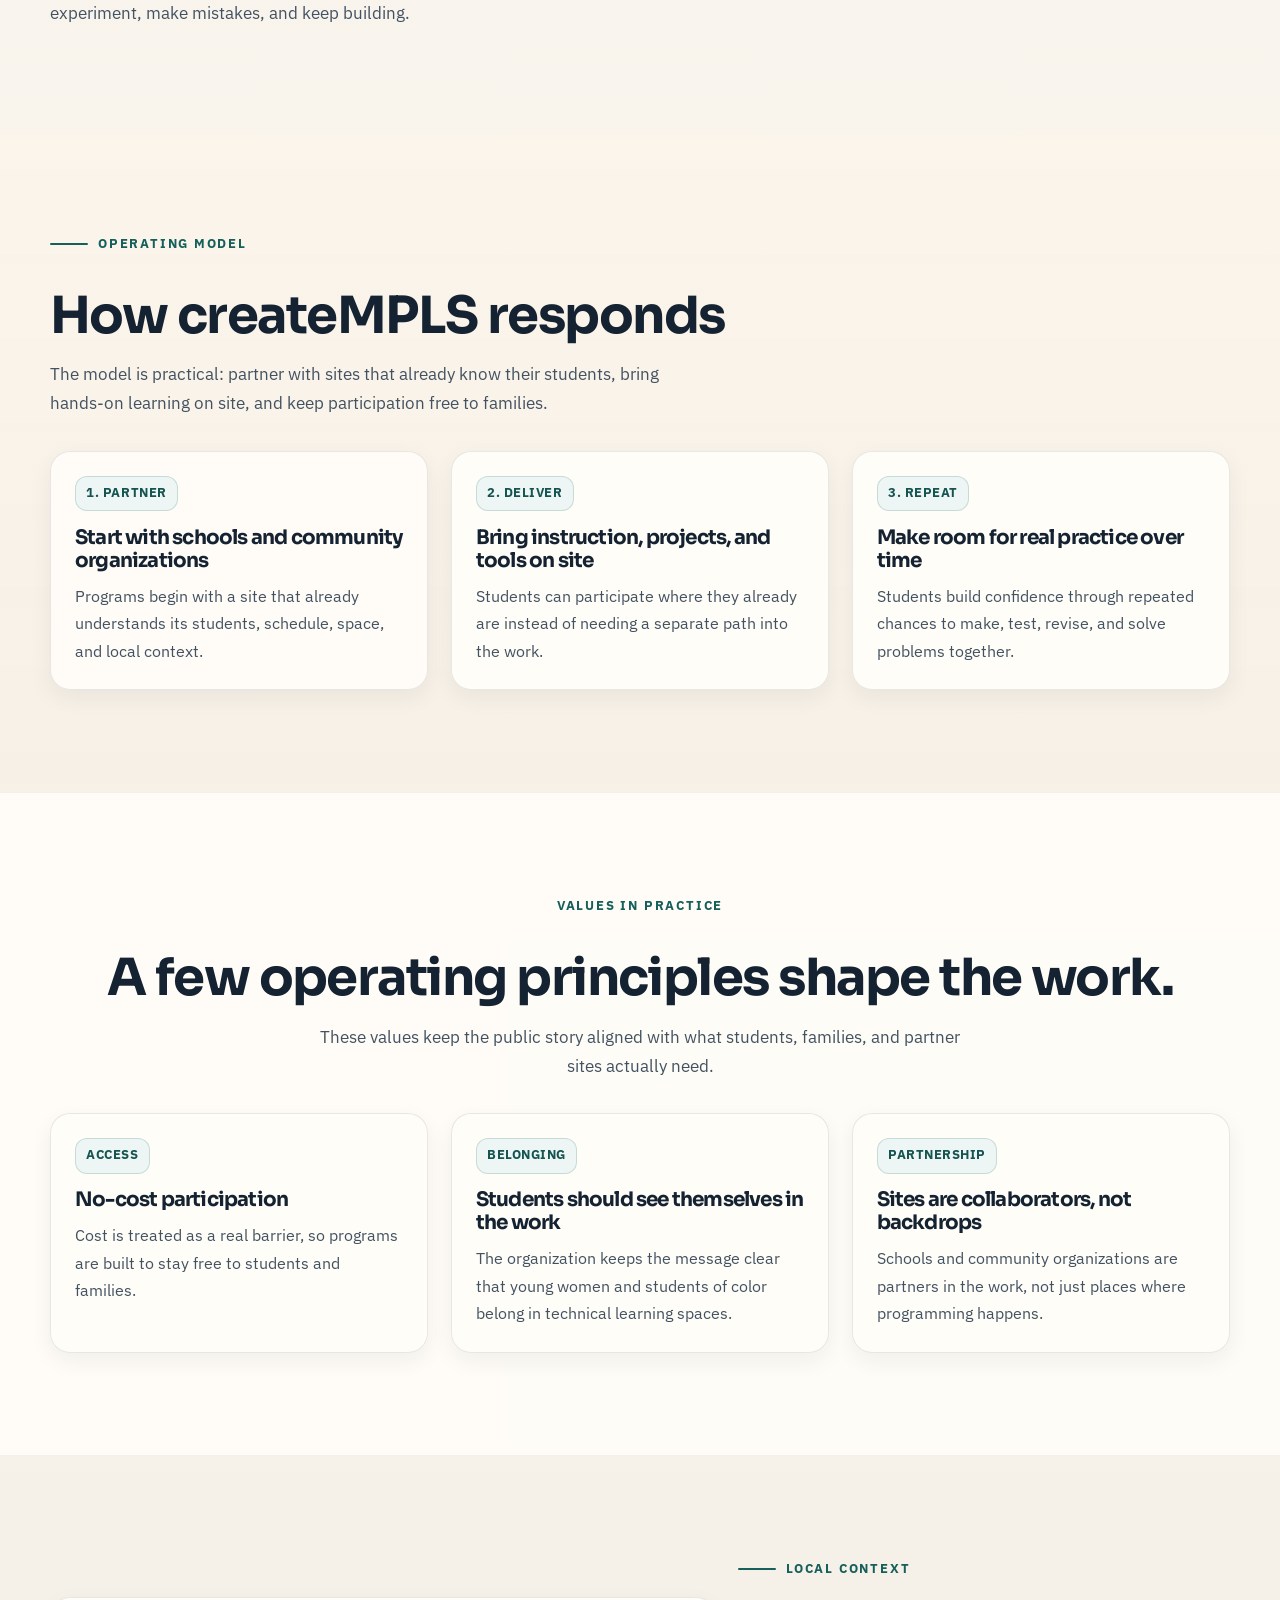
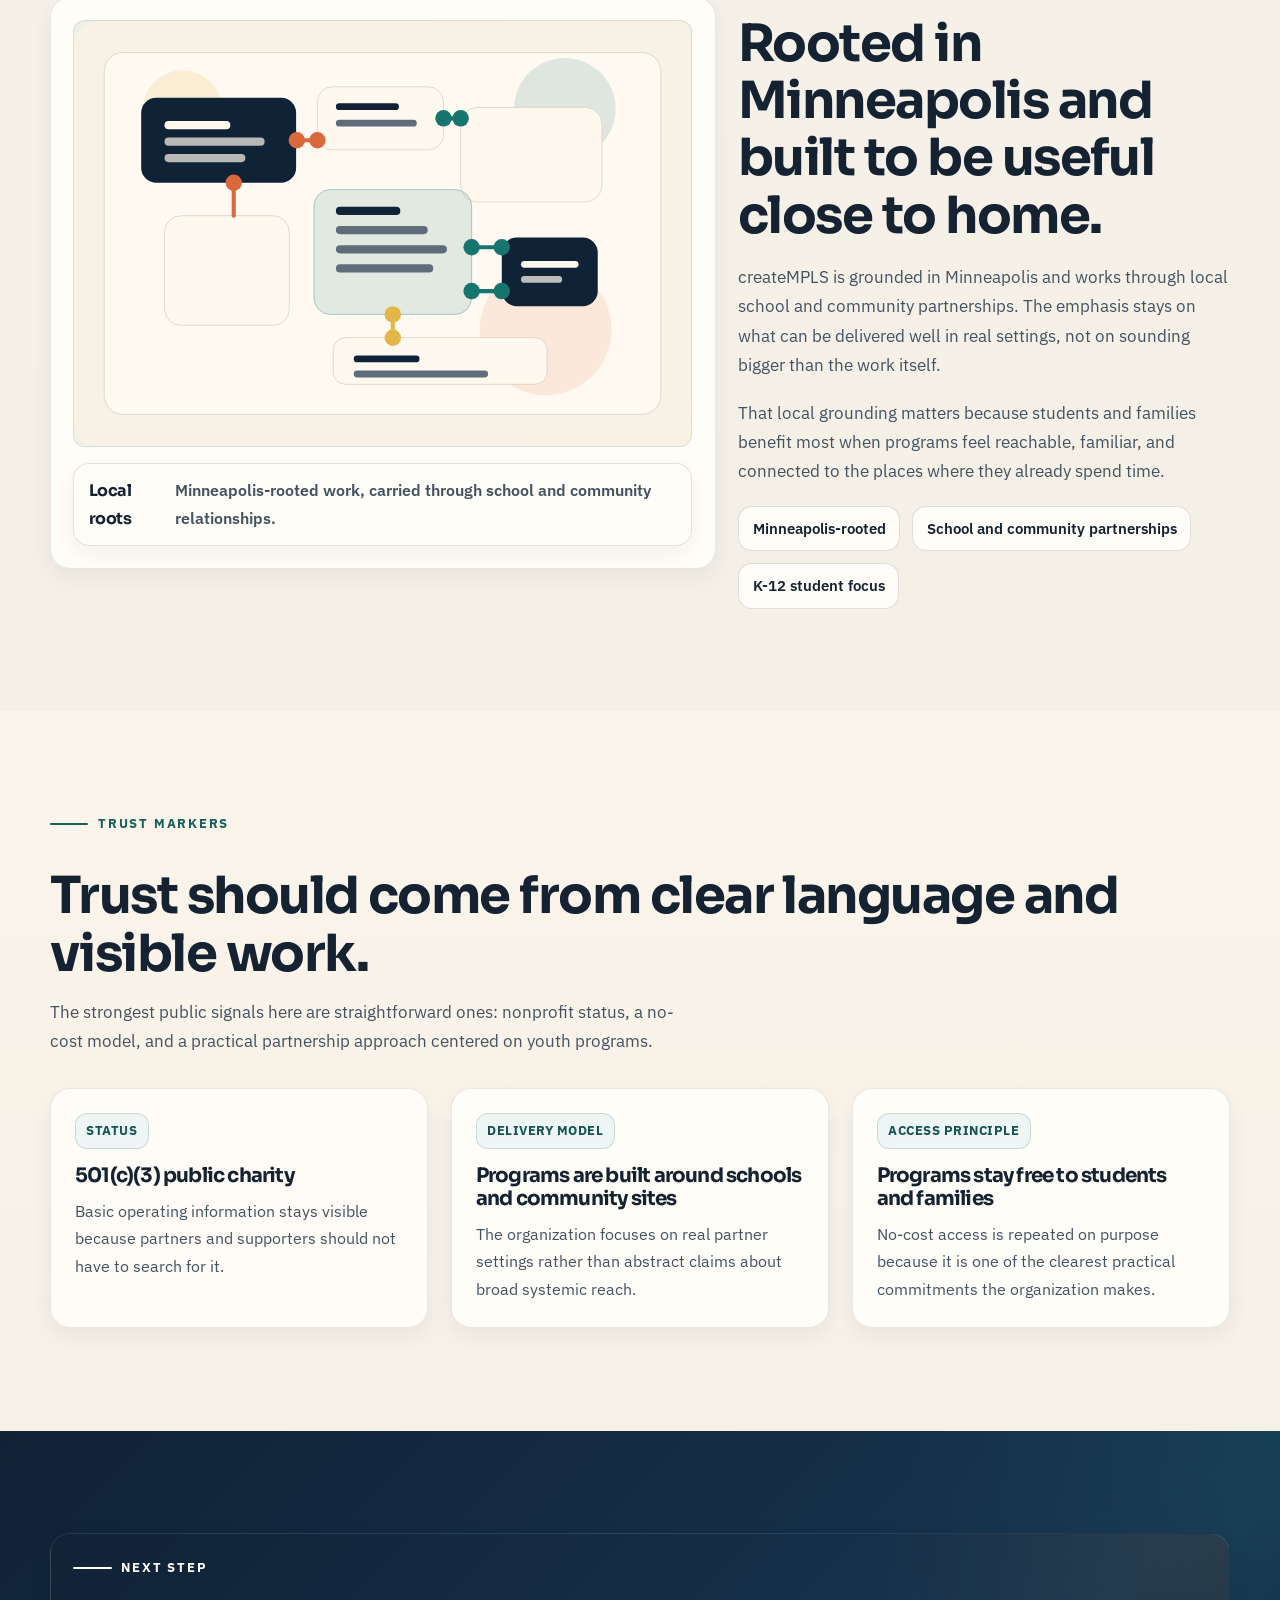
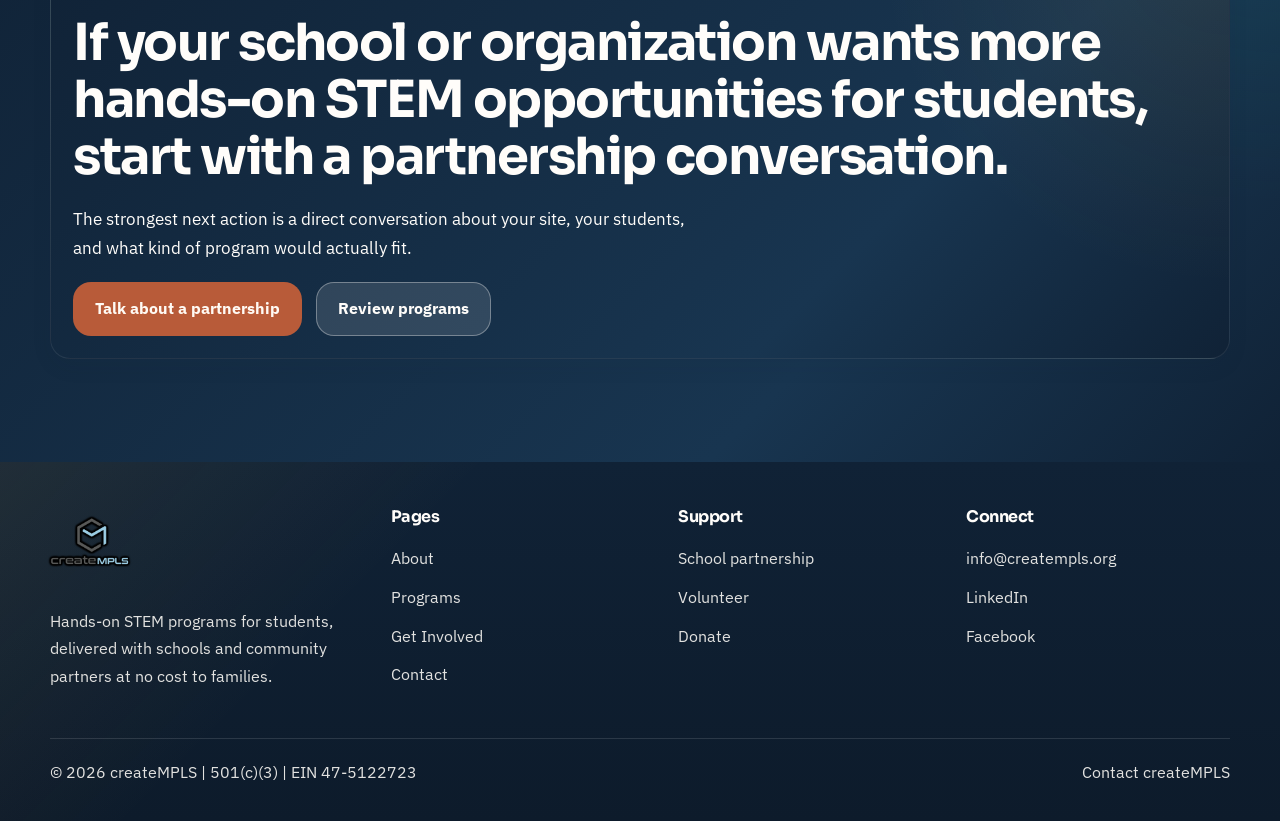
==== commit 980f0473: "site accessibility changes" ====
--- a/about.html
+++ b/about.html
@@ -12,6 +12,7 @@
   <link rel="stylesheet" href="assets/css/site.css">
 </head>
 <body>
+  <a class="skip-link" href="#main">Skip to content</a>
   <header class="site-header" data-site-header>
     <div class="container">
       <nav class="site-nav" aria-label="Primary">
@@ -33,7 +34,7 @@
     </div>
   </header>
 
-  <main>
+  <main id="main" tabindex="-1">
     <section class="hero" data-content-block="about-hero">
       <div class="container">
         <div class="hero-grid">
@@ -219,7 +220,7 @@
     <div class="container">
       <div class="site-footer__grid">
         <div>
-          <h3 class="brand"><img class="brand__logo" src="assets/img/creatempls-logo.png" alt="createMPLS"></h3>
+          <p class="brand"><img class="brand__logo" src="assets/img/creatempls-logo.png" alt="createMPLS"></p>
           <p>Hands-on STEM programs for students, delivered with schools and community partners at no cost to families.</p>
         </div>
         <div>
--- a/assets/css/site.css
+++ b/assets/css/site.css
@@ -1,26 +1,27 @@
 @import url('https://fonts.googleapis.com/css2?family=IBM+Plex+Sans:wght@400;500;600;700&family=Sora:wght@400;600;700;800&display=swap');
 
 :root {
-  --bg: #f7f0e5;
-  --paper: #fffdf8;
-  --paper-strong: #fff8ee;
-  --sand: #eadfce;
-  --line: #d4cabd;
-  --ink: #172230;
-  --muted: #5f6c7a;
+  --bg: #f6f1e8;
+  --paper: #fffdfa;
+  --paper-strong: #faf4ea;
+  --sand: #e6dccf;
+  --line: #cdc2b5;
+  --ink: #142231;
+  --muted: #435261;
   --navy: #102236;
   --navy-soft: #183550;
-  --teal: #16756f;
-  --teal-soft: #dff4f0;
-  --rust: #d9683b;
-  --rust-dark: #b95127;
-  --gold: #e4b548;
-  --gold-soft: #fbf0c9;
-  --shadow-sm: 0 10px 30px rgba(16, 34, 54, 0.08);
-  --shadow-lg: 0 24px 60px rgba(16, 34, 54, 0.12);
-  --radius-sm: 14px;
-  --radius-md: 24px;
-  --radius-lg: 36px;
+  --teal: #165f5b;
+  --teal-soft: #e6f3f0;
+  --rust: #b85b39;
+  --rust-dark: #8f452b;
+  --gold: #c89b3f;
+  --gold-soft: #f6edcf;
+  --focus-ring: #0d6b66;
+  --shadow-sm: 0 8px 22px rgba(16, 34, 54, 0.06);
+  --shadow-lg: 0 18px 42px rgba(16, 34, 54, 0.1);
+  --radius-sm: 12px;
+  --radius-md: 20px;
+  --radius-lg: 28px;
   --container: 1180px;
   --nav-height: 84px;
 }
@@ -39,11 +40,11 @@
   margin: 0;
   min-width: 320px;
   font-family: 'IBM Plex Sans', sans-serif;
-  line-height: 1.6;
+  line-height: 1.72;
   color: var(--ink);
   background:
-    radial-gradient(circle at top left, rgba(228, 181, 72, 0.16), transparent 30%),
-    linear-gradient(180deg, #fbf6ef 0%, var(--bg) 52%, #f3ebdf 100%);
+    radial-gradient(circle at top left, rgba(200, 155, 63, 0.08), transparent 28%),
+    linear-gradient(180deg, #fbf8f2 0%, var(--bg) 56%, #f2ece2 100%);
 }
 
 body::before {
@@ -52,10 +53,10 @@
   inset: 0;
   pointer-events: none;
   background-image:
-    linear-gradient(rgba(23, 34, 48, 0.03) 1px, transparent 1px),
-    linear-gradient(90deg, rgba(23, 34, 48, 0.03) 1px, transparent 1px);
-  background-size: 36px 36px;
-  mask-image: linear-gradient(180deg, rgba(0, 0, 0, 0.4), transparent 85%);
+    linear-gradient(rgba(23, 34, 48, 0.015) 1px, transparent 1px),
+    linear-gradient(90deg, rgba(23, 34, 48, 0.015) 1px, transparent 1px);
+  background-size: 52px 52px;
+  mask-image: linear-gradient(180deg, rgba(0, 0, 0, 0.24), transparent 82%);
   z-index: -1;
 }
 
@@ -67,6 +68,8 @@
 a {
   color: inherit;
   text-decoration: none;
+  text-underline-offset: 0.18em;
+  text-decoration-thickness: 0.08em;
 }
 
 button,
@@ -80,6 +83,46 @@
   color: inherit;
 }
 
+a:focus-visible,
+button:focus-visible,
+input:focus-visible,
+select:focus-visible,
+textarea:focus-visible {
+  outline: 3px solid rgba(13, 107, 102, 0.72);
+  outline-offset: 3px;
+}
+
+.sr-only {
+  position: absolute;
+  width: 1px;
+  height: 1px;
+  padding: 0;
+  margin: -1px;
+  overflow: hidden;
+  clip-path: inset(50%);
+  white-space: nowrap;
+  border: 0;
+}
+
+.skip-link {
+  position: absolute;
+  top: 0.5rem;
+  left: 50%;
+  z-index: 1000;
+  padding: 0.8rem 1rem;
+  border-radius: 999px;
+  border: 1px solid rgba(23, 34, 48, 0.18);
+  background: var(--paper);
+  box-shadow: var(--shadow-sm);
+  transform: translate(-50%, -180%);
+  transition: transform 0.18s ease;
+}
+
+.skip-link:focus,
+.skip-link:focus-visible {
+  transform: translate(-50%, 0);
+}
+
 .container {
   width: min(var(--container), calc(100% - 2rem));
   margin: 0 auto;
@@ -94,11 +137,11 @@
 }
 
 .section--paper {
-  background: rgba(255, 253, 248, 0.82);
+  background: rgba(255, 253, 248, 0.92);
 }
 
 .section--tint {
-  background: linear-gradient(180deg, rgba(255, 248, 238, 0.92), rgba(250, 243, 233, 0.94));
+  background: linear-gradient(180deg, rgba(250, 244, 235, 0.95), rgba(247, 240, 230, 0.98));
 }
 
 .section--ink {
@@ -123,9 +166,9 @@
   align-items: center;
   gap: 0.6rem;
   margin-bottom: 1rem;
-  font-size: 0.78rem;
+  font-size: 0.8rem;
   font-weight: 700;
-  letter-spacing: 0.18em;
+  letter-spacing: 0.14em;
   text-transform: uppercase;
   color: var(--teal);
 }
@@ -142,8 +185,8 @@
   margin: 0;
   font-family: 'Sora', sans-serif;
   font-size: clamp(2rem, 4vw, 3.5rem);
-  line-height: 1.05;
-  letter-spacing: -0.04em;
+  line-height: 1.12;
+  letter-spacing: -0.03em;
 }
 
 .section-lead,
@@ -151,7 +194,7 @@
 .page-hero__copy p {
   margin: 0;
   max-width: 64ch;
-  font-size: 1.05rem;
+  font-size: 1.06rem;
   color: var(--muted);
 }
 
@@ -180,62 +223,31 @@
   display: inline-flex;
   align-items: center;
   justify-content: center;
-  min-height: 3.3rem;
-  padding: 0.9rem 1.35rem;
+  min-height: 3.35rem;
+  padding: 0.92rem 1.3rem;
   border: 1px solid transparent;
-  border-radius: 999px;
+  border-radius: 18px;
   font-weight: 700;
-  transition:
-    transform 0.2s ease,
-    box-shadow 0.2s ease,
-    background-color 0.2s ease,
-    border-color 0.2s ease,
-    filter 0.2s ease;
+  line-height: 1.35;
+  transition: box-shadow 0.2s ease, background-color 0.2s ease, border-color 0.2s ease;
 }
 
 .button:hover,
 .button:focus-visible {
-  transform: translateY(-2px);
   box-shadow: var(--shadow-sm);
 }
 
 .button::before {
-  content: '';
-  position: absolute;
-  inset: 0;
-  border-radius: inherit;
-  background: linear-gradient(120deg, transparent 15%, rgba(255, 255, 255, 0.26), transparent 85%);
-  opacity: 0;
-  transform: translateX(-120%);
-  transition: opacity 0.24s ease;
-  pointer-events: none;
-  z-index: -1;
-}
-
-.button:hover::before,
-.button:focus-visible::before {
-  opacity: 1;
-  transform: translateX(120%);
-  transition:
-    transform 0.7s ease,
-    opacity 0.24s ease;
+  content: none;
 }
 
 .button-ripple {
-  position: absolute;
-  width: 12px;
-  height: 12px;
-  border-radius: 999px;
-  background: rgba(255, 255, 255, 0.42);
-  transform: translate(-50%, -50%) scale(0);
-  pointer-events: none;
-  z-index: 0;
-  animation: button-ripple 0.75s ease-out forwards;
+  display: none;
 }
 
 .button--primary {
   background: var(--rust);
-  color: #fff8f1;
+  color: #fffaf4;
 }
 
 .button--primary:hover,
@@ -244,19 +256,19 @@
 }
 
 .button--secondary {
-  border-color: rgba(23, 34, 48, 0.14);
-  background: rgba(255, 255, 255, 0.72);
+  border-color: rgba(23, 34, 48, 0.2);
+  background: rgba(255, 253, 248, 0.96);
   color: var(--ink);
 }
 
 .button--secondary:hover,
 .button--secondary:focus-visible {
-  border-color: rgba(23, 34, 48, 0.28);
+  border-color: rgba(23, 34, 48, 0.34);
 }
 
 .button--ghost {
-  border-color: rgba(255, 253, 248, 0.24);
-  background: rgba(255, 255, 255, 0.08);
+  border-color: rgba(255, 253, 248, 0.34);
+  background: rgba(255, 255, 255, 0.12);
   color: var(--paper);
 }
 
@@ -269,22 +281,23 @@
   min-height: 2.8rem;
   padding: 0.72rem 1.1rem;
   font-size: 0.92rem;
+  border-radius: 16px;
 }
 
 .site-header {
   position: sticky;
   top: 0;
   z-index: 100;
-  backdrop-filter: blur(18px);
-  background: rgba(247, 240, 229, 0.82);
+  backdrop-filter: blur(12px);
+  background: rgba(247, 241, 232, 0.9);
   border-bottom: 1px solid transparent;
   transition: border-color 0.2s ease, box-shadow 0.2s ease, background-color 0.2s ease;
 }
 
 .site-header--scrolled {
-  background: rgba(255, 253, 248, 0.9);
-  border-bottom-color: rgba(23, 34, 48, 0.08);
-  box-shadow: 0 10px 30px rgba(16, 34, 54, 0.08);
+  background: rgba(255, 253, 248, 0.96);
+  border-bottom-color: rgba(23, 34, 48, 0.1);
+  box-shadow: 0 10px 26px rgba(16, 34, 54, 0.07);
 }
 
 .site-nav {
@@ -300,18 +313,18 @@
   align-items: center;
   gap: 0.55rem;
   font-family: 'Sora', sans-serif;
-  font-size: 1.35rem;
+  font-size: 1.45rem;
   font-weight: 800;
   letter-spacing: -0.05em;
 }
 
 .brand__logo {
   width: auto;
-  height: 2.75rem;
+  height: 7rem;
 }
 
 .site-footer .brand__logo {
-  height: 3rem;
+  height: 5rem;
   filter:
     drop-shadow(0 0 1px rgba(0, 0, 0, 0.96))
     drop-shadow(1px 0 0 rgba(0, 0, 0, 0.88))
@@ -348,17 +361,17 @@
   align-items: center;
   min-height: 2.8rem;
   padding: 0.6rem 0.9rem;
-  border-radius: 999px;
+  border-radius: 14px;
   font-size: 0.96rem;
   font-weight: 600;
-  color: var(--muted);
+  color: #3b4958;
 }
 
 .site-nav__links a:hover,
 .site-nav__links a:focus-visible,
 .site-nav__links a.is-active {
   color: var(--ink);
-  background: rgba(255, 255, 255, 0.72);
+  background: rgba(255, 253, 248, 0.94);
 }
 
 .site-nav__toggle {
@@ -366,9 +379,9 @@
   width: 3rem;
   height: 3rem;
   padding: 0;
-  border: 1px solid rgba(23, 34, 48, 0.12);
-  border-radius: 999px;
-  background: rgba(255, 255, 255, 0.7);
+  border: 1px solid rgba(23, 34, 48, 0.16);
+  border-radius: 16px;
+  background: rgba(255, 253, 248, 0.88);
 }
 
 .site-nav__toggle span {
@@ -441,8 +454,9 @@
   margin: 0;
   font-family: 'Sora', sans-serif;
   font-size: clamp(2.7rem, 6vw, 5.2rem);
-  line-height: 0.95;
-  letter-spacing: -0.06em;
+  line-height: 1.02;
+  letter-spacing: -0.04em;
+  max-width: 15ch;
 }
 
 .hero-copy h1 .accent,
@@ -465,10 +479,10 @@
   gap: 0.45rem;
   min-height: 2.3rem;
   padding: 0.55rem 0.85rem;
-  border: 1px solid rgba(23, 34, 48, 0.1);
-  border-radius: 999px;
-  background: rgba(255, 255, 255, 0.72);
-  font-size: 0.92rem;
+  border: 1px solid rgba(23, 34, 48, 0.14);
+  border-radius: 14px;
+  background: rgba(255, 253, 248, 0.94);
+  font-size: 0.94rem;
   font-weight: 600;
   color: var(--ink);
 }
@@ -481,8 +495,8 @@
   min-width: 8.5rem;
   padding: 1rem 1.05rem;
   border-radius: var(--radius-sm);
-  background: rgba(255, 255, 255, 0.72);
-  border: 1px solid rgba(23, 34, 48, 0.08);
+  background: rgba(255, 253, 248, 0.96);
+  border: 1px solid rgba(23, 34, 48, 0.12);
   box-shadow: var(--shadow-sm);
 }
 
@@ -519,9 +533,10 @@
   position: relative;
   overflow: hidden;
   border-radius: var(--radius-md);
-  border: 1px solid rgba(23, 34, 48, 0.08);
-  background: rgba(255, 253, 248, 0.86);
+  border: 1px solid rgba(23, 34, 48, 0.1);
+  background: rgba(255, 253, 248, 0.95);
   box-shadow: var(--shadow-sm);
+  color: var(--ink);
 }
 
 .hero-visual,
@@ -557,16 +572,14 @@
   inset: -1px;
   border-radius: inherit;
   pointer-events: none;
-  background:
-    radial-gradient(circle at var(--magic-x) var(--magic-y), rgba(228, 181, 72, 0.18), transparent 28%),
-    radial-gradient(circle at calc(var(--magic-x) + 12%) calc(var(--magic-y) - 10%), rgba(22, 117, 111, 0.14), transparent 26%);
+  background: radial-gradient(circle at var(--magic-x) var(--magic-y), rgba(200, 155, 63, 0.08), transparent 30%);
   opacity: var(--magic-opacity);
   transition: opacity 0.24s ease;
 }
 
 .magic-surface:hover {
-  border-color: rgba(23, 34, 48, 0.15);
-  box-shadow: 0 18px 42px rgba(16, 34, 54, 0.12);
+  border-color: rgba(23, 34, 48, 0.14);
+  box-shadow: 0 12px 28px rgba(16, 34, 54, 0.08);
 }
 
 .surface-card--dark.magic-surface:hover,
@@ -587,7 +600,7 @@
 .hero-visual--dark,
 .cta-card--dark {
   background:
-    radial-gradient(circle at top right, rgba(228, 181, 72, 0.14), transparent 26%),
+    radial-gradient(circle at top right, rgba(200, 155, 63, 0.1), transparent 28%),
     linear-gradient(135deg, #102236, #183550 70%, #102236);
   color: var(--paper);
   border-color: rgba(255, 253, 248, 0.08);
@@ -606,8 +619,8 @@
 .placeholder-figure {
   border-radius: calc(var(--radius-md) - 8px);
   overflow: hidden;
-  background: linear-gradient(135deg, rgba(22, 117, 111, 0.1), rgba(228, 181, 72, 0.12));
-  border: 1px solid rgba(23, 34, 48, 0.08);
+  background: linear-gradient(135deg, rgba(22, 95, 91, 0.08), rgba(200, 155, 63, 0.1));
+  border: 1px solid rgba(23, 34, 48, 0.1);
 }
 
 .placeholder-figure--brand {
@@ -616,8 +629,8 @@
   min-height: clamp(16rem, 34vw, 24rem);
   padding: clamp(1.5rem, 4vw, 2.5rem);
   background:
-    radial-gradient(circle at top, rgba(228, 181, 72, 0.18), transparent 34%),
-    linear-gradient(180deg, rgba(9, 19, 30, 0.96), rgba(16, 34, 54, 0.98));
+    radial-gradient(circle at top, rgba(200, 155, 63, 0.14), transparent 34%),
+    linear-gradient(180deg, rgba(10, 20, 31, 0.98), rgba(16, 34, 54, 0.99));
 }
 
 .placeholder-figure img {
@@ -639,8 +652,8 @@
 }
 
 .magic-surface:hover .placeholder-figure img {
-  transform: translate3d(var(--art-shift-x), var(--art-shift-y), 0) scale(1.02);
-  filter: saturate(1.03);
+  transform: translate3d(calc(var(--art-shift-x) * 0.35), calc(var(--art-shift-y) * 0.35), 0) scale(1.01);
+  filter: saturate(1.01);
 }
 
 .overlay-note {
@@ -648,9 +661,9 @@
   align-items: center;
   gap: 0.65rem;
   padding: 0.8rem 0.9rem;
-  border-radius: 18px;
-  background: rgba(255, 253, 248, 0.94);
-  border: 1px solid rgba(23, 34, 48, 0.1);
+  border-radius: 16px;
+  background: rgba(255, 253, 248, 0.97);
+  border: 1px solid rgba(23, 34, 48, 0.12);
   box-shadow: var(--shadow-sm);
   font-weight: 600;
   color: var(--ink);
@@ -749,14 +762,14 @@
   display: inline-flex;
   margin-bottom: 0.9rem;
   padding: 0.35rem 0.65rem;
-  border-radius: 999px;
-  background: var(--paper-strong);
-  border: 1px solid rgba(23, 34, 48, 0.08);
+  border-radius: 12px;
+  background: #edf6f4;
+  border: 1px solid rgba(22, 95, 91, 0.18);
   font-size: 0.82rem;
   font-weight: 700;
   letter-spacing: 0.04em;
   text-transform: uppercase;
-  color: var(--teal);
+  color: #155451;
 }
 
 .checklist,
@@ -781,9 +794,9 @@
   position: absolute;
   left: 0;
   top: 0.6rem;
-  width: 0.55rem;
-  height: 0.55rem;
-  border-radius: 999px;
+  width: 0.5rem;
+  height: 0.5rem;
+  border-radius: 6px;
   background: var(--rust);
 }
 
@@ -793,7 +806,7 @@
 
 .quote-card {
   padding: 1.6rem;
-  background: linear-gradient(135deg, rgba(22, 117, 111, 0.08), rgba(228, 181, 72, 0.16));
+  background: linear-gradient(135deg, rgba(22, 95, 91, 0.06), rgba(200, 155, 63, 0.12));
 }
 
 .quote-card blockquote {
@@ -816,8 +829,8 @@
   gap: 1rem;
   padding: 1.25rem;
   border-radius: var(--radius-sm);
-  background: rgba(255, 255, 255, 0.06);
-  border: 1px solid rgba(255, 253, 248, 0.12);
+  background: rgba(255, 255, 255, 0.08);
+  border: 1px solid rgba(255, 253, 248, 0.16);
 }
 
 .spotlight__meta {
@@ -829,7 +842,7 @@
 .spotlight__meta span {
   display: inline-flex;
   padding: 0.4rem 0.7rem;
-  border-radius: 999px;
+  border-radius: 12px;
   background: rgba(255, 255, 255, 0.1);
   font-size: 0.86rem;
   font-weight: 600;
@@ -847,7 +860,6 @@
 .pill:hover,
 .tag:hover,
 .spotlight__meta span:hover {
-  transform: translateY(-2px);
   border-color: rgba(23, 34, 48, 0.18);
 }
 
@@ -911,9 +923,9 @@
 .form-group textarea {
   width: 100%;
   padding: 0.95rem 1rem;
-  border: 1px solid rgba(23, 34, 48, 0.12);
-  border-radius: 18px;
-  background: rgba(255, 255, 255, 0.92);
+  border: 1px solid rgba(23, 34, 48, 0.18);
+  border-radius: 14px;
+  background: rgba(255, 255, 255, 0.96);
   color: var(--ink);
 }
 
@@ -925,18 +937,18 @@
 .form-group input:focus,
 .form-group select:focus,
 .form-group textarea:focus {
-  outline: 2px solid rgba(22, 117, 111, 0.2);
-  border-color: var(--teal);
+  outline: 3px solid rgba(13, 107, 102, 0.18);
+  border-color: var(--focus-ring);
 }
 
 .form-note,
 .status-note,
 .mini-note {
   padding: 0.95rem 1rem;
-  border-radius: 18px;
-  background: rgba(22, 117, 111, 0.08);
+  border-radius: 14px;
+  background: rgba(22, 95, 91, 0.08);
   color: var(--ink);
-  border: 1px solid rgba(22, 117, 111, 0.16);
+  border: 1px solid rgba(22, 95, 91, 0.18);
 }
 
 .captcha-row {
@@ -946,9 +958,9 @@
   gap: 0.75rem;
   margin-bottom: 1rem;
   padding: 0.95rem 1rem;
-  border-radius: 18px;
-  background: rgba(228, 181, 72, 0.12);
-  border: 1px solid rgba(228, 181, 72, 0.32);
+  border-radius: 14px;
+  background: rgba(200, 155, 63, 0.12);
+  border: 1px solid rgba(200, 155, 63, 0.3);
 }
 
 .captcha-row input {
@@ -956,7 +968,7 @@
   margin-left: auto;
   padding: 0.75rem 0.9rem;
   border-radius: 12px;
-  border: 1px solid rgba(23, 34, 48, 0.12);
+  border: 1px solid rgba(23, 34, 48, 0.16);
 }
 
 .form-status {
@@ -986,18 +998,6 @@
   gap: 0.8rem;
 }
 
-@keyframes button-ripple {
-  0% {
-    transform: translate(-50%, -50%) scale(0);
-    opacity: 0.65;
-  }
-
-  100% {
-    transform: translate(-50%, -50%) scale(18);
-    opacity: 0;
-  }
-}
-
 @keyframes metric-pop {
   0% {
     transform: scale(1);
@@ -1009,17 +1009,6 @@
 
   100% {
     transform: scale(1);
-  }
-}
-
-@keyframes gentle-bob {
-  0%,
-  100% {
-    transform: translateY(0);
-  }
-
-  50% {
-    transform: translateY(-5px);
   }
 }
 
@@ -1044,11 +1033,15 @@
   letter-spacing: -0.03em;
 }
 
+.site-footer .brand {
+  margin: 0;
+}
+
 .site-footer p,
 .site-footer li,
 .site-footer a,
 .site-footer span {
-  color: rgba(255, 253, 248, 0.76);
+  color: rgba(255, 253, 248, 0.88);
 }
 
 .site-footer ul {
@@ -1076,8 +1069,8 @@
 
 .reveal {
   opacity: 0;
-  transform: translateY(18px);
-  transition: opacity 0.6s ease, transform 0.6s ease;
+  transform: translateY(10px);
+  transition: opacity 0.4s ease, transform 0.4s ease;
 }
 
 .reveal.is-visible {
@@ -1097,21 +1090,53 @@
   transition-delay: 0.24s;
 }
 
-@media (prefers-reduced-motion: no-preference) {
-  .hero-visual .overlay-note:nth-child(1) {
-    animation: gentle-bob 5.4s ease-in-out infinite;
-  }
-
-  .hero-visual .overlay-note:nth-child(2) {
-    animation: gentle-bob 6.2s ease-in-out infinite 0.8s;
-  }
-
-  .hero-visual .overlay-note:nth-child(3) {
-    animation: gentle-bob 5.8s ease-in-out infinite 1.4s;
-  }
-
-  .metric-row .metric:nth-child(2) {
-    animation: gentle-bob 6.8s ease-in-out infinite 0.6s;
+@media (prefers-contrast: more) {
+  body {
+    background: var(--paper);
+  }
+
+  body::before {
+    display: none;
+  }
+
+  .section--paper,
+  .section--tint,
+  .hero-visual,
+  .surface-card,
+  .route-card,
+  .feature-card,
+  .detail-card,
+  .proof-card,
+  .timeline-card,
+  .contact-card,
+  .quote-card,
+  .cta-card,
+  .program-card,
+  .metric,
+  .overlay-note,
+  .form-wrap {
+    background: var(--paper);
+    box-shadow: none;
+    border-width: 2px;
+  }
+
+  .section-lead,
+  .hero-copy p,
+  .page-hero__copy p,
+  .route-card p,
+  .feature-card p,
+  .detail-card p,
+  .proof-card p,
+  .timeline-card p,
+  .program-card p,
+  .surface-card p,
+  .contact-card p,
+  .quote-card p,
+  .checklist li,
+  .plain-list li,
+  .metric span,
+  .overlay-note span {
+    color: var(--ink);
   }
 }
 
@@ -1162,9 +1187,9 @@
     right: 1rem;
     display: none;
     padding: 1rem;
-    border-radius: 24px;
-    background: rgba(255, 253, 248, 0.96);
-    border: 1px solid rgba(23, 34, 48, 0.08);
+    border-radius: 18px;
+    background: rgba(255, 253, 248, 0.99);
+    border: 1px solid rgba(23, 34, 48, 0.12);
     box-shadow: var(--shadow-lg);
   }
 
